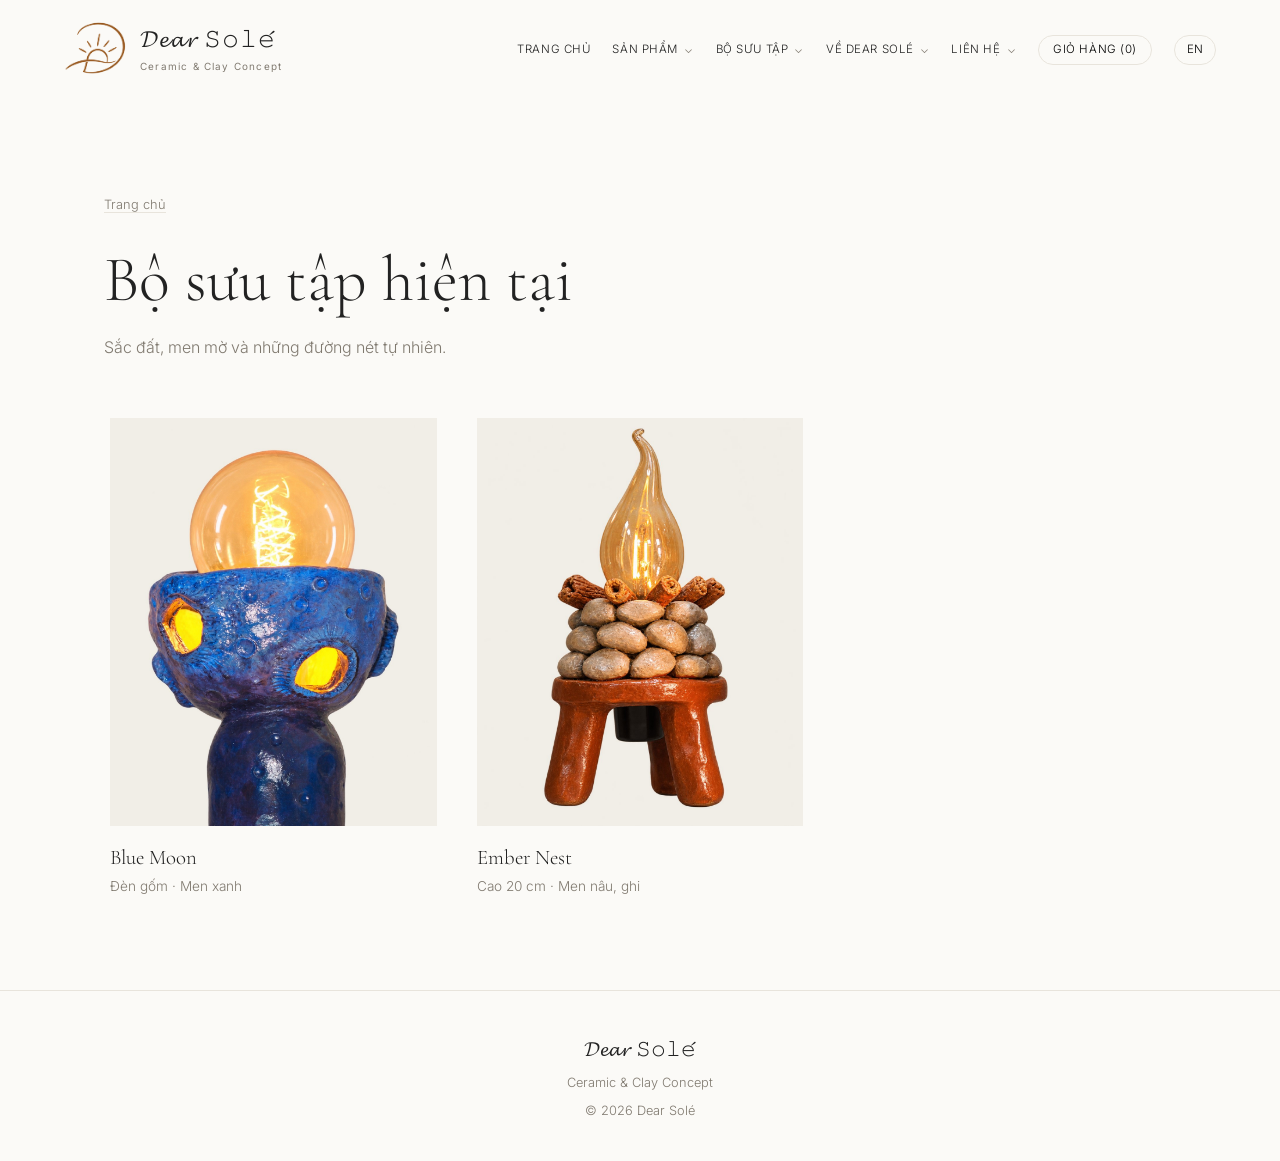
==== bo-suu-tap/index.html @ e0fcdf58 "Remove sample products, keep Blue Moon and Ember Nest Co-Authored-By: Claude Sonnet 5.5 <noreply@ant" ====
<!doctype html>
<html lang="vi">
<head>
<meta charset="utf-8">
<meta name="viewport" content="width=device-width, initial-scale=1">
<title>Bộ sưu tập hiện tại — Dear Solé</title>
<meta name="description" content="Khám phá bộ sưu tập gốm thủ công hiện tại của Dear Solé.">
<link rel="canonical" href="https://loanbritavril.github.io/gomconcept/bo-suu-tap/">
<link rel="preconnect" href="https://fonts.googleapis.com">
<link rel="preconnect" href="https://fonts.gstatic.com" crossorigin>
<link href="https://fonts.googleapis.com/css2?family=Cormorant+Garamond:ital,wght@0,300;0,400;1,300&family=Inter:wght@300;400;500&display=swap" rel="stylesheet">
<link rel="stylesheet" href="../assets/style.css">
</head>
<body>
<header class="nav">
  <a href="../" class="logo" aria-label="Dear Solé — Ceramic &amp; Clay Concept">
    <span class="logo-mark"><img src="../assets/exec-b38fa0b2-671f-40af-9a76-47e898eaf617.png" alt="" width="1254" height="1254"></span>
    <span class="logo-text"><span class="logo-name">𝓓𝓮𝓪𝓻 𝚂𝚘𝚕𝚎́</span><span class="logo-tagline">Ceramic &amp; Clay Concept</span></span>
  </a>
  <button class="menu-toggle" id="menuToggle" aria-expanded="false" aria-controls="mainNav" data-vi="Menu" data-en="Menu">Menu</button>
  <nav id="mainNav" aria-label="Điều hướng chính">
    <a href="../" data-vi="Trang chủ" data-en="Home">Trang chủ</a>
    <details class="nav-group"><summary data-vi="Sản phẩm" data-en="Products">Sản phẩm</summary><div class="dropdown">
      <a href="../san-pham/" data-vi="Tất cả sản phẩm" data-en="All products">Tất cả sản phẩm</a>
      <a href="../san-pham/binh-lo/" data-vi="Bình &amp; lọ" data-en="Vases &amp; vessels">Bình &amp; lọ</a>
      <a href="../san-pham/bat-dia/" data-vi="Bát &amp; đĩa" data-en="Bowls &amp; plates">Bát &amp; đĩa</a>
      <a href="../san-pham/ly-tach/" data-vi="Ly &amp; tách" data-en="Cups &amp; mugs">Ly &amp; tách</a>
      <a href="../san-pham/den/" data-vi="Đèn" data-en="Lamps">Đèn</a>
      <a href="../san-pham/nhung-do-nho/" data-vi="Những đồ nhỏ" data-en="Small objects">Những đồ nhỏ</a>
    </div></details>
    <details class="nav-group"><summary data-vi="Bộ sưu tập" data-en="Collections">Bộ sưu tập</summary><div class="dropdown">
      <a href="../bo-suu-tap/" data-vi="Bộ sưu tập hiện tại" data-en="Current collection">Bộ sưu tập hiện tại</a>
      <a href="../bo-suu-tap/doc-ban/" data-vi="Sản phẩm độc bản" data-en="One of a kind">Sản phẩm độc bản</a>
    </div></details>
    <details class="nav-group"><summary data-vi="Về Dear Solé" data-en="About Dear Solé">Về Dear Solé</summary><div class="dropdown">
      <a href="../ve-dear-sole/" data-vi="Câu chuyện làm gốm" data-en="Our pottery story">Câu chuyện làm gốm</a>
    </div></details>
    <details class="nav-group"><summary data-vi="Liên hệ" data-en="Contact">Liên hệ</summary><div class="dropdown">
      <a href="../lien-he/" data-vi="Đặt hàng &amp; đặt riêng" data-en="Orders &amp; commissions">Đặt hàng &amp; đặt riêng</a>
      <a href="mailto:dearsoleconcept@gmail.com">Email</a>
      <a href="https://www.instagram.com/dearsole.concept/" target="_blank" rel="noopener">Instagram ↗</a>
    </div></details>
    <button id="cartBtn" class="cart-btn" aria-label="Giỏ hàng / Cart"><span data-vi="Giỏ hàng" data-en="Cart">Giỏ hàng</span> (<span id="cartCount">0</span>)</button>
    <button id="lang" aria-label="Đổi ngôn ngữ / Switch language">EN</button>
  </nav>
</header>
<main id="top"><section class="page-intro"><a class="breadcrumb" href="../" data-vi="Trang chủ" data-en="Home">Trang chủ</a><h1  data-vi="Bộ sưu tập hiện tại" data-en="Current collection">Bộ sưu tập hiện tại</h1><p  data-vi="Sắc đất, men mờ và những đường nét tự nhiên." data-en="Earthy tones, matte glazes and natural lines.">Sắc đất, men mờ và những đường nét tự nhiên.</p></section><section class="catalogue"><div class="grid"><button class="card" data-id="7"><div class="thumb"><img src="../assets/img/blue-moon-01.jpg" alt="Blue Moon" loading="lazy"></div><h3  data-vi="Blue Moon" data-en="Blue Moon">Blue Moon</h3><p  data-vi="Đèn gốm · Men xanh" data-en="Ceramic lamp · Blue glaze">Đèn gốm · Men xanh</p></button><button class="card" data-id="8"><div class="thumb"><img src="../assets/img/ember-nest-01.jpg" alt="Ember Nest" loading="lazy"></div><h3  data-vi="Ember Nest" data-en="Ember Nest">Ember Nest</h3><p  data-vi="Cao 20 cm · Men nâu, ghi" data-en="H 20 cm · Brown, grey glaze">Cao 20 cm · Men nâu, ghi</p></button></div></section></main>
<footer><a href="../">𝓓𝓮𝓪𝓻 𝚂𝚘𝚕𝚎́</a><p>Ceramic &amp; Clay Concept</p><p>© <span id="y">2026</span> Dear Solé</p></footer>
<div class="modal" id="modal" role="dialog" aria-modal="true" aria-labelledby="mName" hidden>
  <div class="box"><button class="close" id="close" aria-label="Đóng / Close">×</button>
    <div class="img" id="mImg"></div><div class="info"><h3 id="mName"></h3><p id="mDesc"></p><p class="meta" id="mMeta"></p><p class="price" id="mPrice"></p><div class="gallery-thumbs" id="mGallery" aria-label="Ảnh sản phẩm / Product photos"></div>
    <div class="actions"><button type="button" class="btn btn-solid" id="mAdd"></button> <a class="btn" id="mBuy" href="../lien-he/" data-contact="../lien-he/"></a></div></div>
  </div>
</div>
<div class="cart-overlay" id="cartOverlay" hidden></div>
<aside class="cart" id="cart" role="dialog" aria-modal="true" aria-labelledby="cartTitle" hidden>
  <div class="cart-head"><h2 id="cartTitle" data-vi="Giỏ hàng" data-en="Your cart">Giỏ hàng</h2><button class="close" id="cartClose" aria-label="Đóng / Close">×</button></div>
  <div class="cart-body">
    <p class="cart-empty" id="cartEmpty" data-vi="Giỏ hàng đang trống." data-en="Your cart is empty.">Giỏ hàng đang trống.</p>
    <ul class="cart-items" id="cartItems"></ul>
    <p class="cart-total" id="cartTotal"></p>
    <form id="orderForm" novalidate>
      <h3 data-vi="Thông tin nhận hàng" data-en="Delivery details">Thông tin nhận hàng</h3>
      <label><span data-vi="Họ tên *" data-en="Full name *">Họ tên *</span><input name="name" required autocomplete="name"></label>
      <label><span data-vi="Số điện thoại *" data-en="Phone *">Số điện thoại *</span><input name="phone" type="tel" required autocomplete="tel"></label>
      <label><span data-vi="Địa chỉ giao hàng *" data-en="Delivery address *">Địa chỉ giao hàng *</span><textarea name="address" rows="2" required autocomplete="street-address"></textarea></label>
      <label><span data-vi="Email" data-en="Email">Email</span><input name="email" type="email" autocomplete="email"></label>
      <label><span data-vi="Ghi chú" data-en="Note">Ghi chú</span><textarea name="note" rows="2"></textarea></label>
      <p class="form-error" id="orderError" role="alert" hidden></p>
      <button class="btn btn-solid" type="submit" data-vi="Gửi đơn hàng qua email" data-en="Send order by email">Gửi đơn hàng qua email</button>
      <p class="cart-help" data-vi="Đơn sẽ mở trong ứng dụng email của bạn để gửi tới Dear Solé. Chúng tôi sẽ liên hệ xác nhận đơn, phí giao hàng và cách thanh toán." data-en="Your email app will open with the order ready to send to Dear Solé. We will contact you to confirm the order, shipping and payment.">Đơn sẽ mở trong ứng dụng email của bạn để gửi tới Dear Solé. Chúng tôi sẽ liên hệ xác nhận đơn, phí giao hàng và cách thanh toán.</p>
      <div class="cart-fallback" id="cartFallback" hidden>
        <p data-vi="Email chưa mở? Sao chép đơn và gửi tới dearsoleconcept@gmail.com hoặc nhắn Instagram." data-en="Email did not open? Copy the order and send it to dearsoleconcept@gmail.com or message us on Instagram.">Email chưa mở? Sao chép đơn và gửi tới dearsoleconcept@gmail.com hoặc nhắn Instagram.</p>
        <button type="button" class="link-btn" id="copyOrder" data-vi="Sao chép đơn hàng" data-en="Copy order">Sao chép đơn hàng</button>
        <button type="button" class="link-btn" id="clearCart" data-vi="Xóa giỏ hàng" data-en="Clear cart">Xóa giỏ hàng</button>
      </div>
    </form>
  </div>
</aside>
<script src="../assets/products.js"></script><script src="../assets/app.js"></script>
</body></html>
---- assets/style.css ----
:root{--bg:#fbfaf7;--ink:#222;--mute:#807a70;--line:#e8e4dc;--max:1200px}
*{box-sizing:border-box;margin:0}
html{scroll-behavior:smooth}
body{background:var(--bg);color:var(--ink);font:300 16px/1.7 Inter,sans-serif}
a{color:inherit;text-decoration:none}
h1,h2,h3,.logo{font-family:"Cormorant Garamond",serif;font-weight:300}
.nav{position:sticky;top:0;z-index:5;display:flex;justify-content:space-between;align-items:center;padding:18px 5vw;background:rgba(251,250,247,.92);backdrop-filter:blur(8px)}
.logo{display:flex;align-items:center;gap:12px;flex-shrink:0}
.logo-mark{display:block;position:relative;width:64px;height:64px;overflow:hidden;flex-shrink:0}
.logo-mark img{position:absolute;width:202.26%;height:auto;max-width:none;left:-50%;top:-59%}
.logo-text{display:flex;flex-direction:column;gap:6px}
.logo-name{font-size:1.5rem;letter-spacing:.04em;line-height:1.2}
.logo-tagline{font:400 .62rem/1.4 Inter,sans-serif;letter-spacing:.12em;color:var(--mute)}
.nav nav{display:flex;gap:28px;align-items:center;font-size:.85rem;letter-spacing:.08em;text-transform:uppercase}
.nav a:hover{color:var(--mute)}
#lang{background:none;border:1px solid var(--line);padding:4px 12px;font:inherit;cursor:pointer;border-radius:20px}
section{max-width:var(--max);margin:0 auto;padding:90px 5vw}
.hero{min-height:75vh;display:flex;flex-direction:column;justify-content:center}
.eyebrow{font-size:.8rem;letter-spacing:.2em;text-transform:uppercase;color:var(--mute);margin-bottom:24px}
h1{font-size:clamp(2.6rem,7vw,5.5rem);line-height:1.1}h1 em{color:var(--mute)}
.link{margin-top:40px;font-size:.9rem;border-bottom:1px solid var(--ink);align-self:flex-start;padding-bottom:2px}
h2{font-size:2.2rem}
.head{display:flex;justify-content:space-between;align-items:end;flex-wrap:wrap;gap:20px;margin-bottom:40px}
.filters{display:flex;gap:18px;flex-wrap:wrap}
.filters button{background:none;border:0;font:inherit;font-size:.85rem;color:var(--mute);cursor:pointer;padding:2px 0;border-bottom:1px solid transparent}
.filters button.on,.filters button:hover{color:var(--ink);border-color:var(--ink)}
.grid{display:grid;grid-template-columns:repeat(auto-fill,minmax(260px,1fr));gap:40px 28px}
.card{cursor:pointer;background:none;border:0;text-align:left;font:inherit;color:inherit}
.thumb{aspect-ratio:4/5;background:#f1eee7;display:grid;place-items:center;overflow:hidden;transition:background .3s}
.thumb svg,.thumb img{width:55%;transition:transform .5s}
.thumb img{width:100%;height:100%;object-fit:cover}
.card:hover .thumb{background:#ebe7de}.card:hover .thumb svg{transform:scale(1.05)}
.card h3{font-size:1.3rem;margin-top:14px}.card p{font-size:.85rem;color:var(--mute)}
.story,.contact{text-align:center;max-width:720px}
.story h2,.contact h2{margin-bottom:24px}
.story p{font-family:"Cormorant Garamond",serif;font-size:1.5rem;line-height:1.6}
.contact{border-top:1px solid var(--line)}.links{margin-top:20px;display:flex;gap:28px;justify-content:center}
.links a{border-bottom:1px solid var(--ink)}
footer{text-align:center;padding:40px;font-size:.8rem;color:var(--mute)}
.modal{position:fixed;inset:0;background:rgba(251,250,247,.96);z-index:10;display:grid;place-items:center;padding:20px}
.modal[hidden]{display:none}
.box{display:grid;grid-template-columns:1fr 1fr;gap:50px;max-width:960px;width:100%;position:relative;align-items:center}
.box .img{aspect-ratio:4/5;background:#f1eee7;display:grid;place-items:center}
.box .img svg{width:55%}.box .img img{width:100%;height:100%;object-fit:cover}
.info h3{font-size:2.4rem}.info p{margin-top:12px}.meta{color:var(--mute);font-size:.85rem}
.btn{display:inline-block;margin-top:28px;padding:12px 28px;border:1px solid var(--ink);font-size:.85rem;letter-spacing:.08em;text-transform:uppercase}
.btn:hover{background:var(--ink);color:var(--bg)}
.close{position:absolute;top:-40px;right:0;background:none;border:0;font-size:2rem;cursor:pointer}
@media(max-width:700px){.box{grid-template-columns:1fr;gap:20px;max-height:90vh;overflow:auto}.nav nav{gap:14px;font-size:.7rem}.nav{flex-wrap:wrap;gap:16px}.logo-mark{width:52px;height:52px}.logo-name{font-size:1.3rem}.logo-tagline{font-size:.58rem}.nav nav{flex-wrap:wrap} }
/* Site navigation and static catalogue pages */
.nav{gap:28px}.nav nav{gap:22px;font-size:.72rem;letter-spacing:.05em}
.nav-group{position:relative}.nav-group summary{cursor:pointer;list-style:none;white-space:nowrap;padding:10px 0}
.nav-group summary::-webkit-details-marker{display:none}.nav-group summary::after{content:'⌄';margin-left:6px;color:var(--mute)}
.dropdown{position:absolute;top:100%;left:-20px;min-width:220px;background:var(--bg);border:1px solid var(--line);padding:12px;box-shadow:0 12px 28px #2221;display:flex;flex-direction:column;gap:0;text-transform:none;letter-spacing:0;font-size:.85rem}
.dropdown a{padding:9px 12px}.dropdown a:hover,.dropdown a:focus-visible{background:#f1eee7}
.nav-group:last-of-type .dropdown{left:auto;right:0}.menu-toggle{display:none}
a:focus-visible,button:focus-visible,summary:focus-visible{outline:2px solid #9c7143;outline-offset:5px}
.page-intro{padding-bottom:28px}.page-intro h1{font-size:clamp(2.5rem,5vw,4.4rem);margin:28px 0 18px}.page-intro>p{color:var(--mute);max-width:620px}
.breadcrumb{font-size:.8rem;color:var(--mute);border-bottom:1px solid var(--line)}
.catalogue{padding-top:28px;min-height:45vh}.category-links{margin-bottom:40px;gap:22px}.category-links a{font-size:.85rem;color:var(--mute);padding:4px 0;border-bottom:1px solid transparent}.category-links .on,.category-links a:hover{color:var(--ink);border-color:var(--ink)}
.collection-links{display:grid;grid-template-columns:1fr 1fr;gap:24px}.collection-links a{padding:44px 28px;background:#f1eee7;font:300 1.8rem/1.3 'Cormorant Garamond',serif}.collection-links a:hover{background:#ebe7de}
.empty{padding:65px 24px;text-align:center;background:#f1eee7}.empty h2{margin-bottom:18px}.empty p{max-width:540px;margin:auto;color:var(--mute)}.empty .link,.story>.link{display:inline-block;margin-top:28px}
.article{padding-top:32px;max-width:800px}.article h2{margin-top:38px}.article p{margin-top:20px}.article.story p{font-size:1.4rem}.contact-options{display:grid;grid-template-columns:1fr 1fr;gap:24px;margin-top:36px}.contact-options a{border-bottom:1px solid var(--line);overflow-wrap:anywhere}
footer{border-top:1px solid var(--line)}footer>a{font-size:1.3rem;color:var(--ink)}footer p{margin-top:6px}
@media(max-width:1100px){.nav{flex-wrap:wrap}.menu-toggle{display:block;margin-left:auto;background:none;border:1px solid var(--line);padding:8px 14px;font:inherit;font-size:.8rem;cursor:pointer}.nav nav{display:none;width:100%;align-items:stretch;flex-direction:column;gap:6px}.nav nav.is-open{display:flex}.nav nav>a{padding:10px 0}.nav-group summary{padding:10px 0}.dropdown,.nav-group:last-of-type .dropdown{position:static;box-shadow:none;border:0;border-left:1px solid var(--line);margin:0 0 10px 8px;min-width:0;background:transparent}#lang{align-self:flex-start}.nav{padding:14px 5vw}.nav:has(.is-open){max-height:90vh;overflow-y:auto}}
@media(max-width:700px){.collection-links,.contact-options{grid-template-columns:1fr}.page-intro{padding-top:50px}section{scroll-margin-top:110px}.category-links{gap:12px 20px}.empty{padding:40px 20px}}
.gallery-thumbs{display:flex;gap:12px;margin-top:24px}.gallery-thumbs button{width:64px;height:80px;padding:3px;background:transparent;border:1px solid var(--line);cursor:pointer}.gallery-thumbs button[aria-pressed="true"]{border-color:var(--ink)}.gallery-thumbs img{width:100%;height:100%;object-fit:cover}.box .img{overflow:hidden}.box .img img{object-fit:contain}.box{max-height:85vh}.box .img{max-height:75vh}.thumb:has(img){background:#eee9e1}
@media(max-width:700px){.box .close{top:8px;right:8px;z-index:2;width:40px;height:40px;border-radius:50%;background:var(--bg);line-height:1}.box .img{max-height:none}}

/* Giỏ hàng */
.cart-btn{background:none;border:1px solid var(--line);padding:4px 14px;font:inherit;cursor:pointer;border-radius:20px;text-transform:inherit;letter-spacing:inherit}
.cart-btn:hover{border-color:var(--ink)}
.price{margin-top:10px;font-size:1.05rem}
.actions{display:flex;flex-wrap:wrap;gap:12px;align-items:center}
.btn-solid{background:var(--ink);color:var(--bg);cursor:pointer;font-family:inherit}
.btn-solid:hover{background:transparent;color:var(--ink)}
button.btn{font-family:inherit}
.cart-overlay{position:fixed;inset:0;background:rgba(34,34,34,.35);z-index:20}
.cart{position:fixed;top:0;right:0;bottom:0;width:min(440px,100vw);background:var(--bg);z-index:21;display:flex;flex-direction:column;box-shadow:-8px 0 30px rgba(0,0,0,.08)}
.cart[hidden],.cart-overlay[hidden]{display:none}
.cart-head{display:flex;justify-content:space-between;align-items:center;padding:20px 24px;border-bottom:1px solid var(--line)}
.cart-head h2{font-size:1.8rem}
.cart-head .close{background:none;border:0;font-size:2rem;cursor:pointer;line-height:1;width:40px;height:40px}
.cart-body{overflow:auto;padding:16px 24px 32px}
.cart-items{list-style:none;padding:0}
.cart-items li{display:grid;grid-template-columns:64px 1fr auto;gap:12px;align-items:center;padding:12px 0;border-bottom:1px solid var(--line)}
.cart-items .ci-img{width:64px;height:64px;background:#f1eee7;display:grid;place-items:center;overflow:hidden}
.cart-items .ci-img img{width:100%;height:100%;object-fit:cover}
.cart-items .ci-img svg{width:70%;height:70%}
.ci-name{font-family:"Cormorant Garamond",serif;font-size:1.15rem;line-height:1.2}
.ci-price{font-size:.85rem;color:var(--mute)}
.ci-qty{display:inline-flex;align-items:center;gap:6px;margin-top:6px}
.ci-qty button,.ci-remove{background:none;border:1px solid var(--line);width:28px;height:28px;cursor:pointer;font:inherit;border-radius:50%}
.ci-qty button:hover,.ci-remove:hover{border-color:var(--ink)}
.ci-remove{border:0;color:var(--mute);width:auto;padding:0 6px;font-size:.8rem;text-decoration:underline}
.cart-total{margin:16px 0 4px;font-size:1.1rem;text-align:right}
.cart-total small{display:block;color:var(--mute);font-size:.8rem}
#orderForm{margin-top:20px;display:grid;gap:12px}
#orderForm h3{font-size:1.4rem}
#orderForm label{display:grid;gap:4px;font-size:.85rem;color:var(--mute)}
#orderForm input,#orderForm textarea{font:inherit;color:var(--ink);padding:10px 12px;border:1px solid var(--line);background:#fff;border-radius:0}
#orderForm input:focus,#orderForm textarea:focus{outline:1px solid var(--ink)}
#orderForm .btn{margin-top:8px;justify-self:start}
.form-error{color:#a33;font-size:.85rem}
.cart-help,.cart-fallback p{font-size:.8rem;color:var(--mute);line-height:1.5}
.cart-fallback{display:grid;gap:8px;padding:12px;border:1px dashed var(--line)}
.link-btn{background:none;border:0;padding:0;font:inherit;font-size:.85rem;text-decoration:underline;cursor:pointer;text-align:left;justify-self:start}
@media(max-width:1100px){.cart-btn{align-self:flex-start}}
.cart-fallback[hidden],#orderForm[hidden]{display:none}
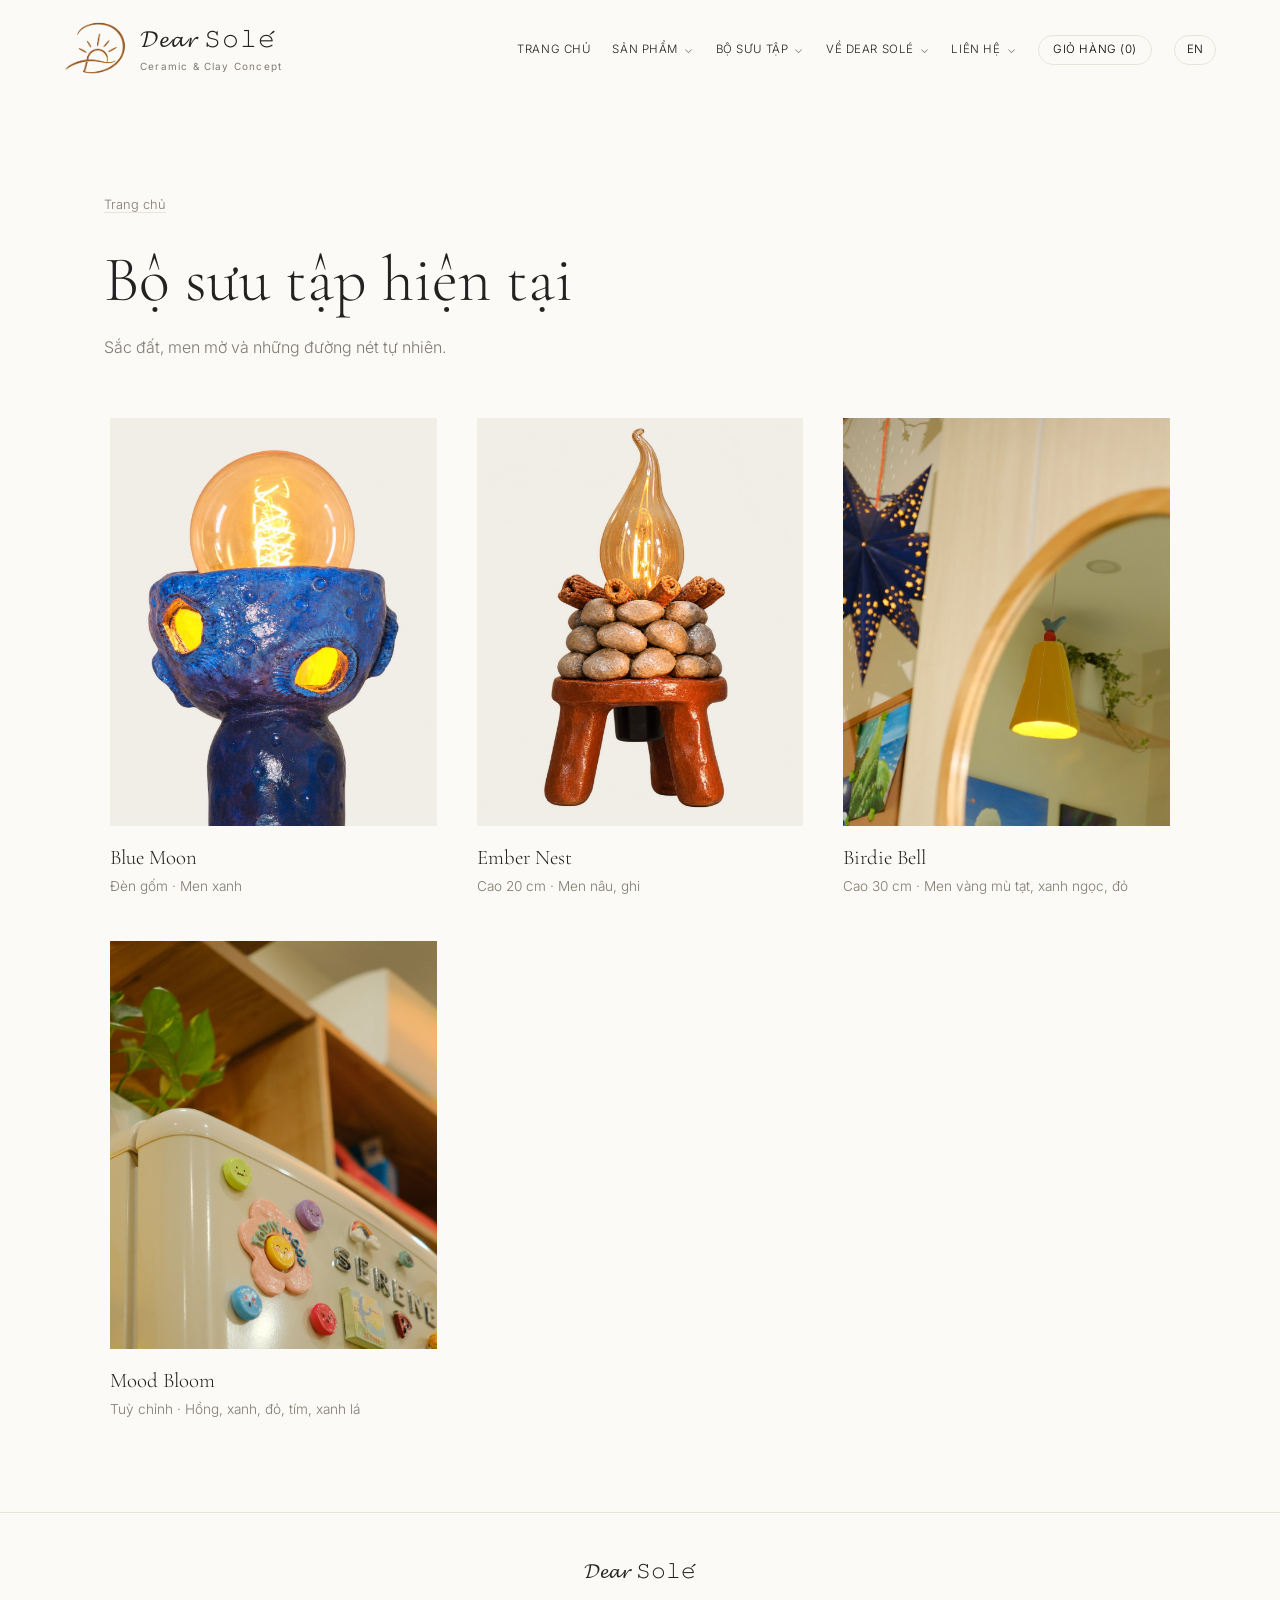
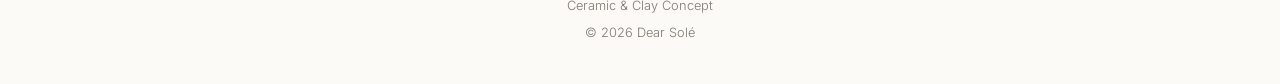
==== commit 8623485a: "Add Birdie Bell lamp and Mood Bloom magnet set - Birdie Bell (lamp, 699,000 VND) - Mood Bloom (small" ====
--- a/bo-suu-tap/index.html
+++ b/bo-suu-tap/index.html
@@ -44,7 +44,7 @@
     <button id="lang" aria-label="Đổi ngôn ngữ / Switch language">EN</button>
   </nav>
 </header>
-<main id="top"><section class="page-intro"><a class="breadcrumb" href="../" data-vi="Trang chủ" data-en="Home">Trang chủ</a><h1  data-vi="Bộ sưu tập hiện tại" data-en="Current collection">Bộ sưu tập hiện tại</h1><p  data-vi="Sắc đất, men mờ và những đường nét tự nhiên." data-en="Earthy tones, matte glazes and natural lines.">Sắc đất, men mờ và những đường nét tự nhiên.</p></section><section class="catalogue"><div class="grid"><button class="card" data-id="7"><div class="thumb"><img src="../assets/img/blue-moon-01.jpg" alt="Blue Moon" loading="lazy"></div><h3  data-vi="Blue Moon" data-en="Blue Moon">Blue Moon</h3><p  data-vi="Đèn gốm · Men xanh" data-en="Ceramic lamp · Blue glaze">Đèn gốm · Men xanh</p></button><button class="card" data-id="8"><div class="thumb"><img src="../assets/img/ember-nest-01.jpg" alt="Ember Nest" loading="lazy"></div><h3  data-vi="Ember Nest" data-en="Ember Nest">Ember Nest</h3><p  data-vi="Cao 20 cm · Men nâu, ghi" data-en="H 20 cm · Brown, grey glaze">Cao 20 cm · Men nâu, ghi</p></button></div></section></main>
+<main id="top"><section class="page-intro"><a class="breadcrumb" href="../" data-vi="Trang chủ" data-en="Home">Trang chủ</a><h1  data-vi="Bộ sưu tập hiện tại" data-en="Current collection">Bộ sưu tập hiện tại</h1><p  data-vi="Sắc đất, men mờ và những đường nét tự nhiên." data-en="Earthy tones, matte glazes and natural lines.">Sắc đất, men mờ và những đường nét tự nhiên.</p></section><section class="catalogue"><div class="grid"><button class="card" data-id="7"><div class="thumb"><img src="../assets/img/blue-moon-01.jpg" alt="Blue Moon" loading="lazy"></div><h3  data-vi="Blue Moon" data-en="Blue Moon">Blue Moon</h3><p  data-vi="Đèn gốm · Men xanh" data-en="Ceramic lamp · Blue glaze">Đèn gốm · Men xanh</p></button><button class="card" data-id="8"><div class="thumb"><img src="../assets/img/ember-nest-01.jpg" alt="Ember Nest" loading="lazy"></div><h3  data-vi="Ember Nest" data-en="Ember Nest">Ember Nest</h3><p  data-vi="Cao 20 cm · Men nâu, ghi" data-en="H 20 cm · Brown, grey glaze">Cao 20 cm · Men nâu, ghi</p></button><button class="card" data-id="9"><div class="thumb"><img src="../assets/img/birdie-bell-01.jpg" alt="Birdie Bell" loading="lazy"></div><h3  data-vi="Birdie Bell" data-en="Birdie Bell">Birdie Bell</h3><p  data-vi="Cao 30 cm · Men vàng mù tạt, xanh ngọc, đỏ" data-en="H 30 cm · Mustard yellow, turquoise, red glaze">Cao 30 cm · Men vàng mù tạt, xanh ngọc, đỏ</p></button><button class="card" data-id="10"><div class="thumb"><img src="../assets/img/mood-bloom-01.jpg" alt="Mood Bloom" loading="lazy"></div><h3  data-vi="Mood Bloom" data-en="Mood Bloom">Mood Bloom</h3><p  data-vi="Tuỳ chỉnh · Hồng, xanh, đỏ, tím, xanh lá" data-en="Custom size · Pink, blue, red, purple, green">Tuỳ chỉnh · Hồng, xanh, đỏ, tím, xanh lá</p></button></div></section></main>
 <footer><a href="../">𝓓𝓮𝓪𝓻 𝚂𝚘𝚕𝚎́</a><p>Ceramic &amp; Clay Concept</p><p>© <span id="y">2026</span> Dear Solé</p></footer>
 <div class="modal" id="modal" role="dialog" aria-modal="true" aria-labelledby="mName" hidden>
   <div class="box"><button class="close" id="close" aria-label="Đóng / Close">×</button>
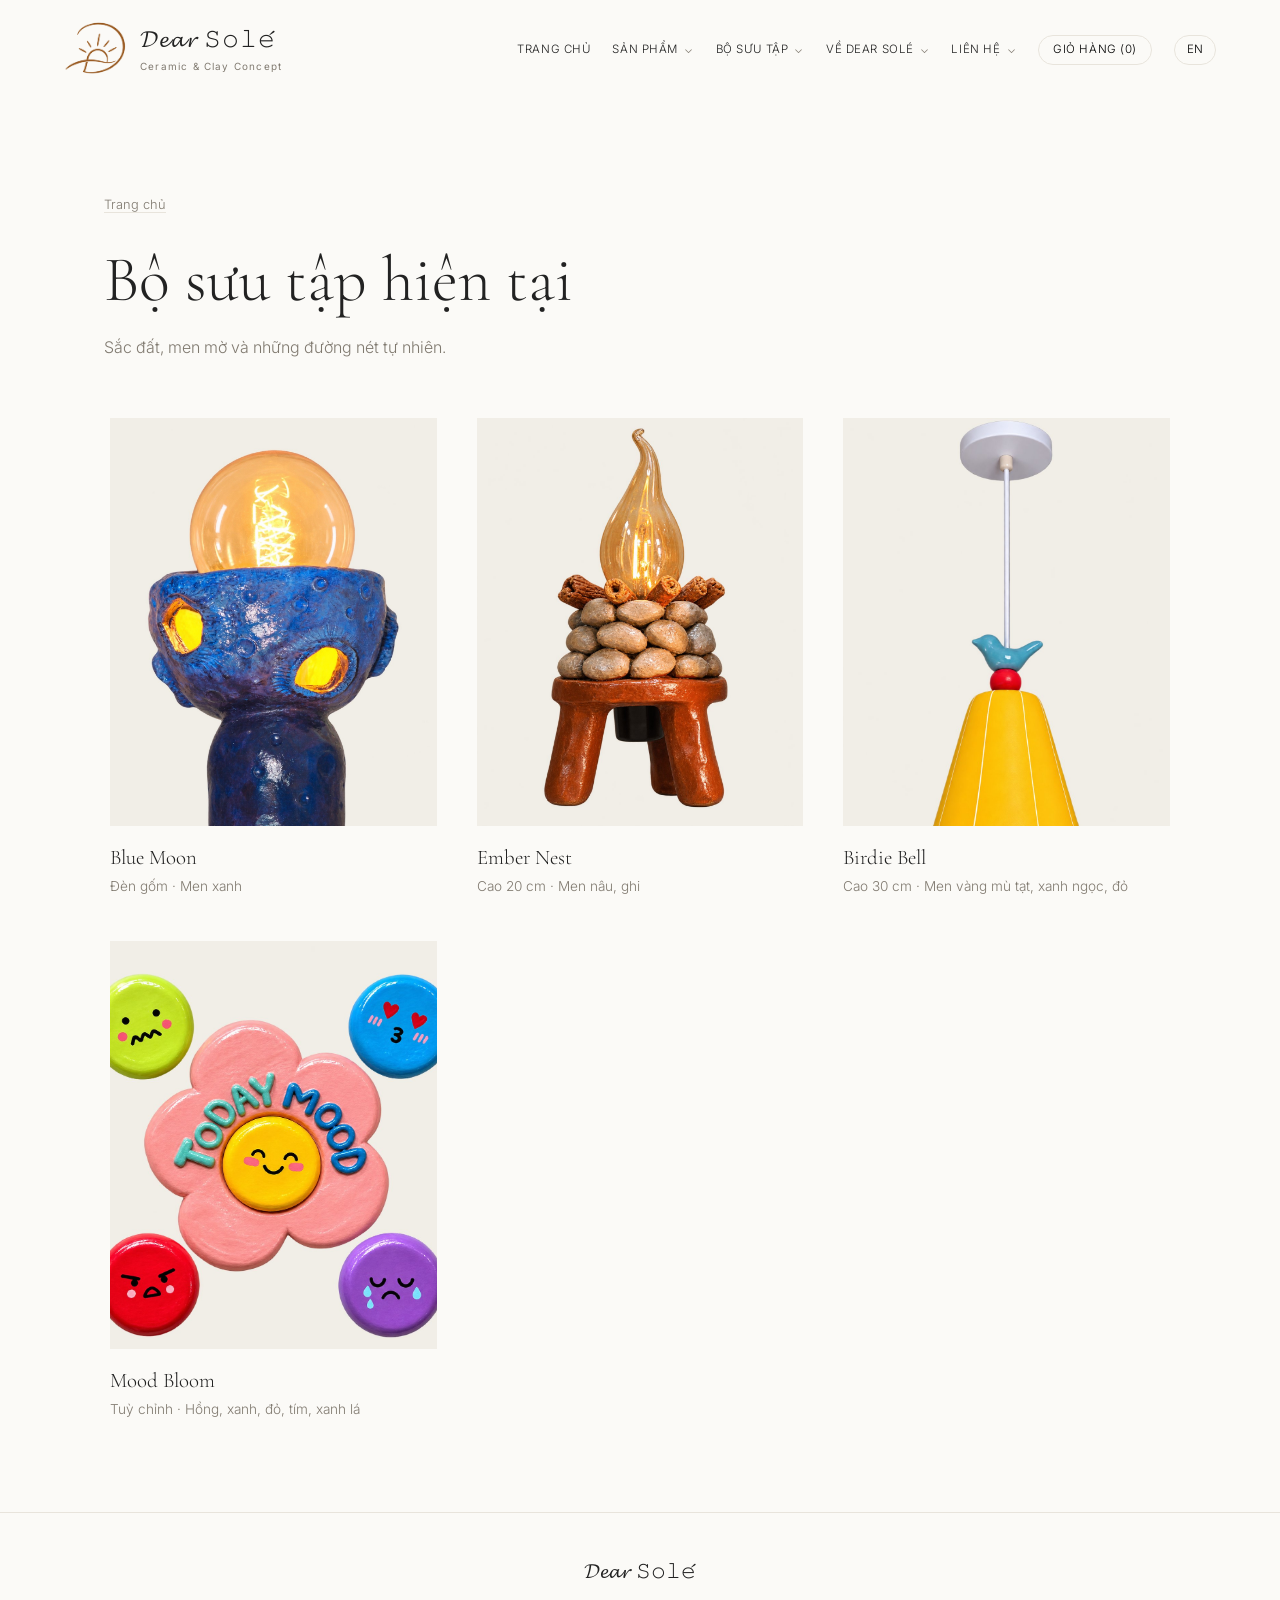
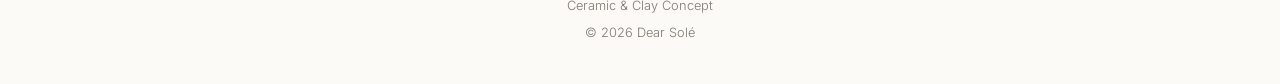
==== commit e6c774f1: "Use new cover filenames for Birdie Bell and Mood Bloom (bust image cache) Covers now load from *-cov" ====
--- a/bo-suu-tap/index.html
+++ b/bo-suu-tap/index.html
@@ -44,7 +44,7 @@
     <button id="lang" aria-label="Đổi ngôn ngữ / Switch language">EN</button>
   </nav>
 </header>
-<main id="top"><section class="page-intro"><a class="breadcrumb" href="../" data-vi="Trang chủ" data-en="Home">Trang chủ</a><h1  data-vi="Bộ sưu tập hiện tại" data-en="Current collection">Bộ sưu tập hiện tại</h1><p  data-vi="Sắc đất, men mờ và những đường nét tự nhiên." data-en="Earthy tones, matte glazes and natural lines.">Sắc đất, men mờ và những đường nét tự nhiên.</p></section><section class="catalogue"><div class="grid"><button class="card" data-id="7"><div class="thumb"><img src="../assets/img/blue-moon-01.jpg" alt="Blue Moon" loading="lazy"></div><h3  data-vi="Blue Moon" data-en="Blue Moon">Blue Moon</h3><p  data-vi="Đèn gốm · Men xanh" data-en="Ceramic lamp · Blue glaze">Đèn gốm · Men xanh</p></button><button class="card" data-id="8"><div class="thumb"><img src="../assets/img/ember-nest-01.jpg" alt="Ember Nest" loading="lazy"></div><h3  data-vi="Ember Nest" data-en="Ember Nest">Ember Nest</h3><p  data-vi="Cao 20 cm · Men nâu, ghi" data-en="H 20 cm · Brown, grey glaze">Cao 20 cm · Men nâu, ghi</p></button><button class="card" data-id="9"><div class="thumb"><img src="../assets/img/birdie-bell-01.jpg" alt="Birdie Bell" loading="lazy"></div><h3  data-vi="Birdie Bell" data-en="Birdie Bell">Birdie Bell</h3><p  data-vi="Cao 30 cm · Men vàng mù tạt, xanh ngọc, đỏ" data-en="H 30 cm · Mustard yellow, turquoise, red glaze">Cao 30 cm · Men vàng mù tạt, xanh ngọc, đỏ</p></button><button class="card" data-id="10"><div class="thumb"><img src="../assets/img/mood-bloom-01.jpg" alt="Mood Bloom" loading="lazy"></div><h3  data-vi="Mood Bloom" data-en="Mood Bloom">Mood Bloom</h3><p  data-vi="Tuỳ chỉnh · Hồng, xanh, đỏ, tím, xanh lá" data-en="Custom size · Pink, blue, red, purple, green">Tuỳ chỉnh · Hồng, xanh, đỏ, tím, xanh lá</p></button></div></section></main>
+<main id="top"><section class="page-intro"><a class="breadcrumb" href="../" data-vi="Trang chủ" data-en="Home">Trang chủ</a><h1  data-vi="Bộ sưu tập hiện tại" data-en="Current collection">Bộ sưu tập hiện tại</h1><p  data-vi="Sắc đất, men mờ và những đường nét tự nhiên." data-en="Earthy tones, matte glazes and natural lines.">Sắc đất, men mờ và những đường nét tự nhiên.</p></section><section class="catalogue"><div class="grid"><button class="card" data-id="7"><div class="thumb"><img src="../assets/img/blue-moon-01.jpg" alt="Blue Moon" loading="lazy"></div><h3  data-vi="Blue Moon" data-en="Blue Moon">Blue Moon</h3><p  data-vi="Đèn gốm · Men xanh" data-en="Ceramic lamp · Blue glaze">Đèn gốm · Men xanh</p></button><button class="card" data-id="8"><div class="thumb"><img src="../assets/img/ember-nest-01.jpg" alt="Ember Nest" loading="lazy"></div><h3  data-vi="Ember Nest" data-en="Ember Nest">Ember Nest</h3><p  data-vi="Cao 20 cm · Men nâu, ghi" data-en="H 20 cm · Brown, grey glaze">Cao 20 cm · Men nâu, ghi</p></button><button class="card" data-id="9"><div class="thumb"><img src="../assets/img/birdie-bell-cover.jpg" alt="Birdie Bell" loading="lazy"></div><h3  data-vi="Birdie Bell" data-en="Birdie Bell">Birdie Bell</h3><p  data-vi="Cao 30 cm · Men vàng mù tạt, xanh ngọc, đỏ" data-en="H 30 cm · Mustard yellow, turquoise, red glaze">Cao 30 cm · Men vàng mù tạt, xanh ngọc, đỏ</p></button><button class="card" data-id="10"><div class="thumb"><img src="../assets/img/mood-bloom-cover.jpg" alt="Mood Bloom" loading="lazy"></div><h3  data-vi="Mood Bloom" data-en="Mood Bloom">Mood Bloom</h3><p  data-vi="Tuỳ chỉnh · Hồng, xanh, đỏ, tím, xanh lá" data-en="Custom size · Pink, blue, red, purple, green">Tuỳ chỉnh · Hồng, xanh, đỏ, tím, xanh lá</p></button></div></section></main>
 <footer><a href="../">𝓓𝓮𝓪𝓻 𝚂𝚘𝚕𝚎́</a><p>Ceramic &amp; Clay Concept</p><p>© <span id="y">2026</span> Dear Solé</p></footer>
 <div class="modal" id="modal" role="dialog" aria-modal="true" aria-labelledby="mName" hidden>
   <div class="box"><button class="close" id="close" aria-label="Đóng / Close">×</button>
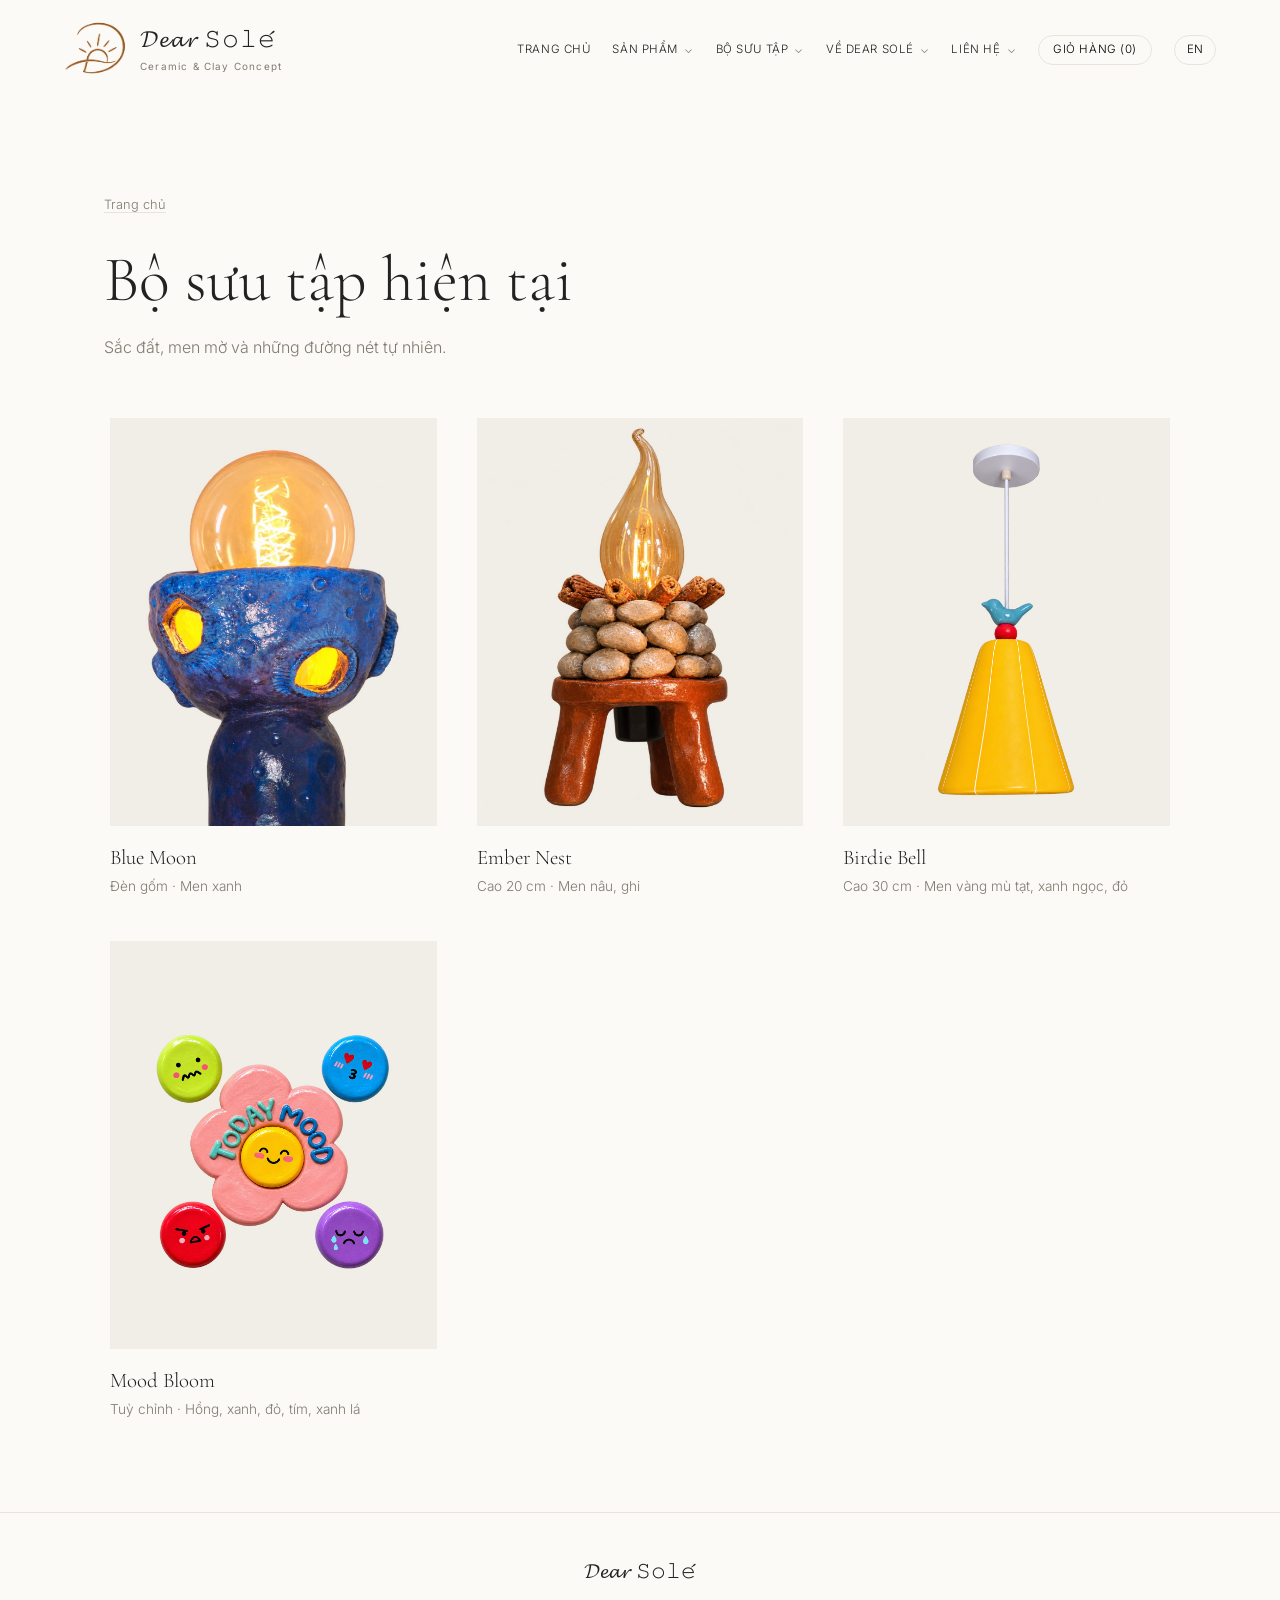
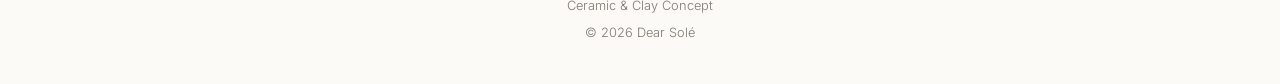
==== commit f8da8180: "Fit Birdie Bell and Mood Bloom covers fully inside the 4:5 frame Covers are padded onto a 4:5 cream " ====
--- a/bo-suu-tap/index.html
+++ b/bo-suu-tap/index.html
@@ -44,7 +44,7 @@
     <button id="lang" aria-label="Đổi ngôn ngữ / Switch language">EN</button>
   </nav>
 </header>
-<main id="top"><section class="page-intro"><a class="breadcrumb" href="../" data-vi="Trang chủ" data-en="Home">Trang chủ</a><h1  data-vi="Bộ sưu tập hiện tại" data-en="Current collection">Bộ sưu tập hiện tại</h1><p  data-vi="Sắc đất, men mờ và những đường nét tự nhiên." data-en="Earthy tones, matte glazes and natural lines.">Sắc đất, men mờ và những đường nét tự nhiên.</p></section><section class="catalogue"><div class="grid"><button class="card" data-id="7"><div class="thumb"><img src="../assets/img/blue-moon-01.jpg" alt="Blue Moon" loading="lazy"></div><h3  data-vi="Blue Moon" data-en="Blue Moon">Blue Moon</h3><p  data-vi="Đèn gốm · Men xanh" data-en="Ceramic lamp · Blue glaze">Đèn gốm · Men xanh</p></button><button class="card" data-id="8"><div class="thumb"><img src="../assets/img/ember-nest-01.jpg" alt="Ember Nest" loading="lazy"></div><h3  data-vi="Ember Nest" data-en="Ember Nest">Ember Nest</h3><p  data-vi="Cao 20 cm · Men nâu, ghi" data-en="H 20 cm · Brown, grey glaze">Cao 20 cm · Men nâu, ghi</p></button><button class="card" data-id="9"><div class="thumb"><img src="../assets/img/birdie-bell-cover.jpg" alt="Birdie Bell" loading="lazy"></div><h3  data-vi="Birdie Bell" data-en="Birdie Bell">Birdie Bell</h3><p  data-vi="Cao 30 cm · Men vàng mù tạt, xanh ngọc, đỏ" data-en="H 30 cm · Mustard yellow, turquoise, red glaze">Cao 30 cm · Men vàng mù tạt, xanh ngọc, đỏ</p></button><button class="card" data-id="10"><div class="thumb"><img src="../assets/img/mood-bloom-cover.jpg" alt="Mood Bloom" loading="lazy"></div><h3  data-vi="Mood Bloom" data-en="Mood Bloom">Mood Bloom</h3><p  data-vi="Tuỳ chỉnh · Hồng, xanh, đỏ, tím, xanh lá" data-en="Custom size · Pink, blue, red, purple, green">Tuỳ chỉnh · Hồng, xanh, đỏ, tím, xanh lá</p></button></div></section></main>
+<main id="top"><section class="page-intro"><a class="breadcrumb" href="../" data-vi="Trang chủ" data-en="Home">Trang chủ</a><h1  data-vi="Bộ sưu tập hiện tại" data-en="Current collection">Bộ sưu tập hiện tại</h1><p  data-vi="Sắc đất, men mờ và những đường nét tự nhiên." data-en="Earthy tones, matte glazes and natural lines.">Sắc đất, men mờ và những đường nét tự nhiên.</p></section><section class="catalogue"><div class="grid"><button class="card" data-id="7"><div class="thumb"><img src="../assets/img/blue-moon-01.jpg" alt="Blue Moon" loading="lazy"></div><h3  data-vi="Blue Moon" data-en="Blue Moon">Blue Moon</h3><p  data-vi="Đèn gốm · Men xanh" data-en="Ceramic lamp · Blue glaze">Đèn gốm · Men xanh</p></button><button class="card" data-id="8"><div class="thumb"><img src="../assets/img/ember-nest-01.jpg" alt="Ember Nest" loading="lazy"></div><h3  data-vi="Ember Nest" data-en="Ember Nest">Ember Nest</h3><p  data-vi="Cao 20 cm · Men nâu, ghi" data-en="H 20 cm · Brown, grey glaze">Cao 20 cm · Men nâu, ghi</p></button><button class="card" data-id="9"><div class="thumb"><img src="../assets/img/birdie-bell-cover-v2.jpg" alt="Birdie Bell" loading="lazy"></div><h3  data-vi="Birdie Bell" data-en="Birdie Bell">Birdie Bell</h3><p  data-vi="Cao 30 cm · Men vàng mù tạt, xanh ngọc, đỏ" data-en="H 30 cm · Mustard yellow, turquoise, red glaze">Cao 30 cm · Men vàng mù tạt, xanh ngọc, đỏ</p></button><button class="card" data-id="10"><div class="thumb"><img src="../assets/img/mood-bloom-cover-v2.jpg" alt="Mood Bloom" loading="lazy"></div><h3  data-vi="Mood Bloom" data-en="Mood Bloom">Mood Bloom</h3><p  data-vi="Tuỳ chỉnh · Hồng, xanh, đỏ, tím, xanh lá" data-en="Custom size · Pink, blue, red, purple, green">Tuỳ chỉnh · Hồng, xanh, đỏ, tím, xanh lá</p></button></div></section></main>
 <footer><a href="../">𝓓𝓮𝓪𝓻 𝚂𝚘𝚕𝚎́</a><p>Ceramic &amp; Clay Concept</p><p>© <span id="y">2026</span> Dear Solé</p></footer>
 <div class="modal" id="modal" role="dialog" aria-modal="true" aria-labelledby="mName" hidden>
   <div class="box"><button class="close" id="close" aria-label="Đóng / Close">×</button>
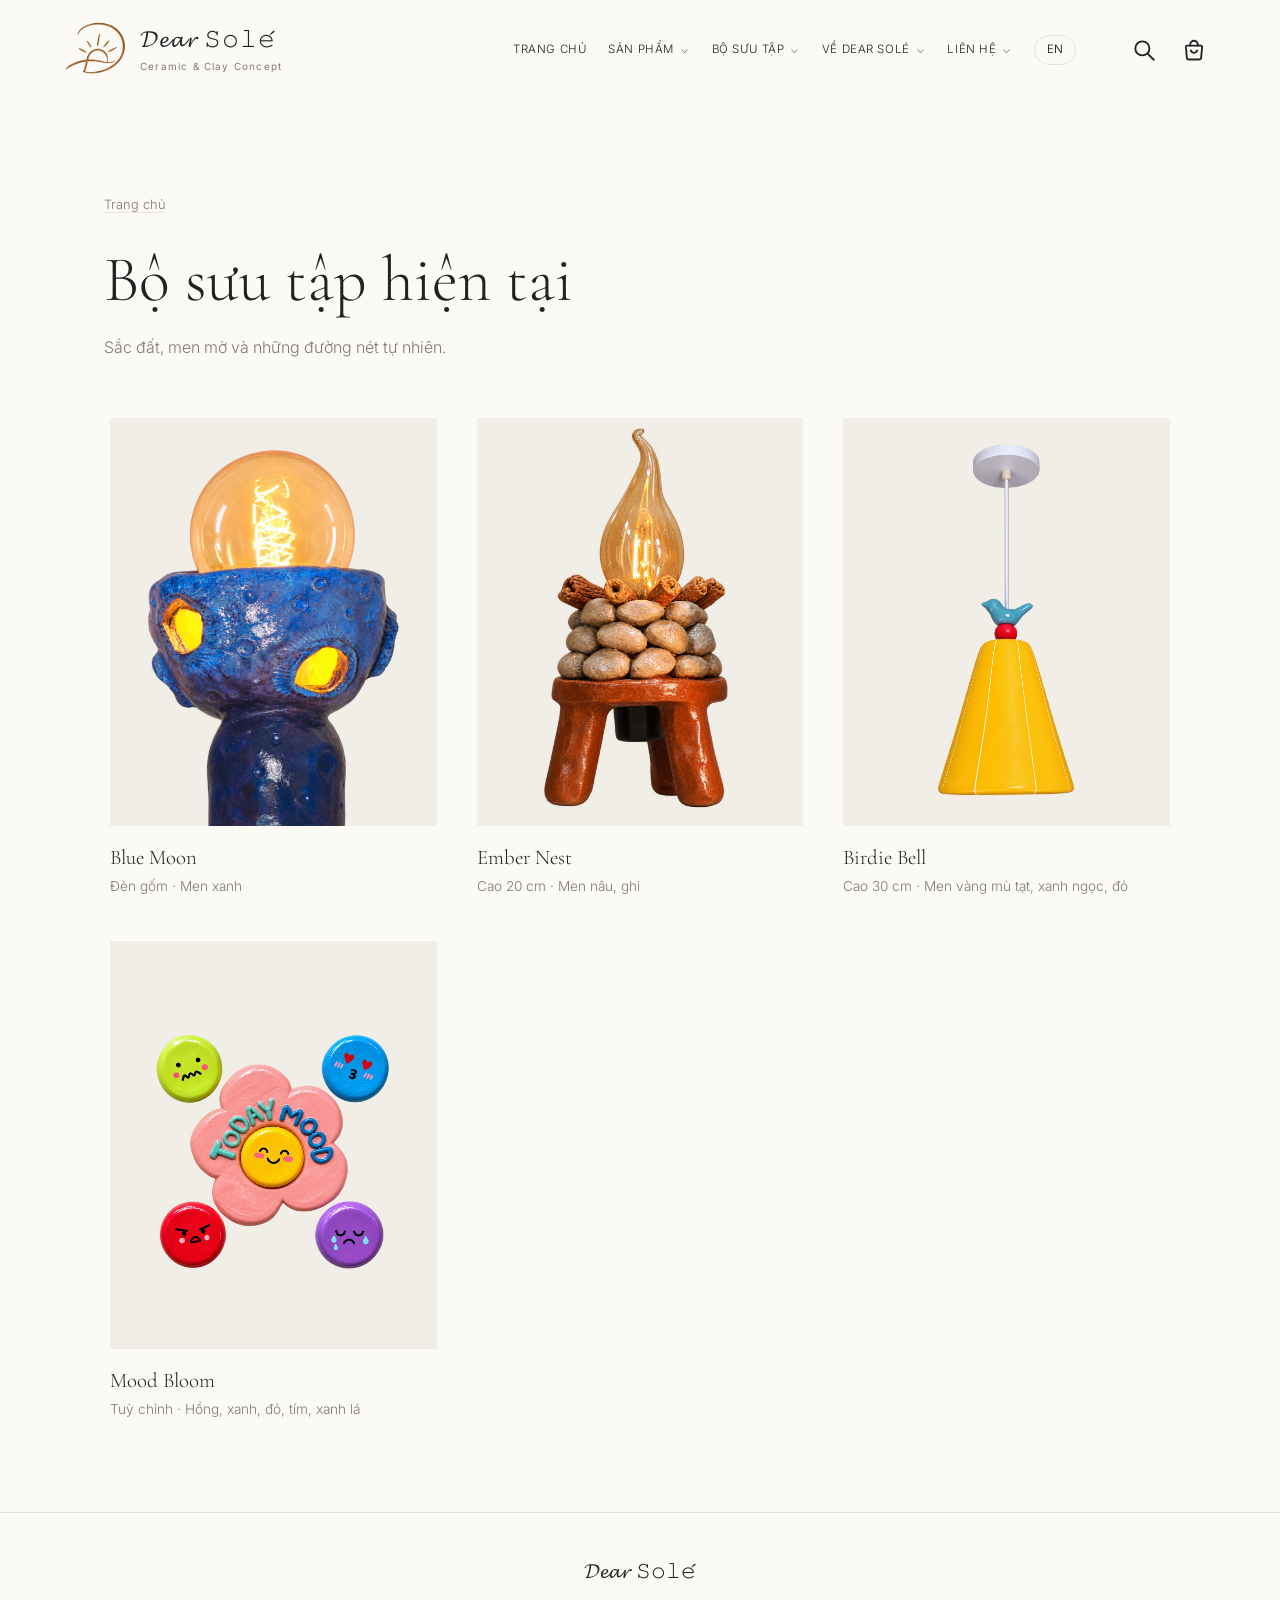
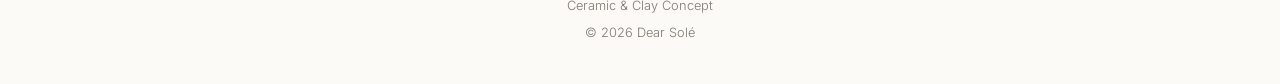
==== commit 5716a201: "Add search icon with product search and bag-style cart icon with count badge Co-Authored-By: Claude " ====
--- a/bo-suu-tap/index.html
+++ b/bo-suu-tap/index.html
@@ -39,10 +39,14 @@
       <a href="../lien-he/" data-vi="Đặt hàng &amp; đặt riêng" data-en="Orders &amp; commissions">Đặt hàng &amp; đặt riêng</a>
       <a href="mailto:dearsoleconcept@gmail.com">Email</a>
       <a href="https://www.instagram.com/dearsole.concept/" target="_blank" rel="noopener">Instagram ↗</a>
+      <a href="https://www.facebook.com/share/1HiBH6bDLt/?mibextid=wwXIfr" target="_blank" rel="noopener">Facebook ↗</a>
     </div></details>
-    <button id="cartBtn" class="cart-btn" aria-label="Giỏ hàng / Cart"><span data-vi="Giỏ hàng" data-en="Cart">Giỏ hàng</span> (<span id="cartCount">0</span>)</button>
     <button id="lang" aria-label="Đổi ngôn ngữ / Switch language">EN</button>
   </nav>
+  <div class="nav-icons">
+    <button id="searchBtn" class="icon-btn" aria-label="Tìm kiếm / Search" aria-haspopup="dialog"><svg viewBox="0 0 24 24" width="26" height="26" fill="none" stroke="currentColor" stroke-width="1.7" stroke-linecap="round" stroke-linejoin="round" aria-hidden="true"><circle cx="10.5" cy="10.5" r="6.5"/><path d="M15.5 15.5 21 21"/></svg></button>
+    <button id="cartBtn" class="icon-btn cart-btn" aria-label="Giỏ hàng / Cart"><svg viewBox="0 0 24 24" width="26" height="26" fill="none" stroke="currentColor" stroke-width="1.7" stroke-linecap="round" stroke-linejoin="round" aria-hidden="true"><path d="M5.5 8h13a1 1 0 0 1 1 1l-.9 10a2 2 0 0 1-2 1.8H7.4a2 2 0 0 1-2-1.8L4.5 9a1 1 0 0 1 1-1z"/><path d="M8.5 8V7a3.5 3.5 0 0 1 7 0v1"/><path d="M9 12.5c.8 1.5 1.8 2.2 3 2.2s2.2-.7 3-2.2"/></svg><span class="cart-badge" id="cartCount" hidden>0</span></button>
+  </div>
 </header>
 <main id="top"><section class="page-intro"><a class="breadcrumb" href="../" data-vi="Trang chủ" data-en="Home">Trang chủ</a><h1  data-vi="Bộ sưu tập hiện tại" data-en="Current collection">Bộ sưu tập hiện tại</h1><p  data-vi="Sắc đất, men mờ và những đường nét tự nhiên." data-en="Earthy tones, matte glazes and natural lines.">Sắc đất, men mờ và những đường nét tự nhiên.</p></section><section class="catalogue"><div class="grid"><button class="card" data-id="7"><div class="thumb"><img src="../assets/img/blue-moon-01.jpg" alt="Blue Moon" loading="lazy"></div><h3  data-vi="Blue Moon" data-en="Blue Moon">Blue Moon</h3><p  data-vi="Đèn gốm · Men xanh" data-en="Ceramic lamp · Blue glaze">Đèn gốm · Men xanh</p></button><button class="card" data-id="8"><div class="thumb"><img src="../assets/img/ember-nest-01.jpg" alt="Ember Nest" loading="lazy"></div><h3  data-vi="Ember Nest" data-en="Ember Nest">Ember Nest</h3><p  data-vi="Cao 20 cm · Men nâu, ghi" data-en="H 20 cm · Brown, grey glaze">Cao 20 cm · Men nâu, ghi</p></button><button class="card" data-id="9"><div class="thumb"><img src="../assets/img/birdie-bell-cover-v2.jpg" alt="Birdie Bell" loading="lazy"></div><h3  data-vi="Birdie Bell" data-en="Birdie Bell">Birdie Bell</h3><p  data-vi="Cao 30 cm · Men vàng mù tạt, xanh ngọc, đỏ" data-en="H 30 cm · Mustard yellow, turquoise, red glaze">Cao 30 cm · Men vàng mù tạt, xanh ngọc, đỏ</p></button><button class="card" data-id="10"><div class="thumb"><img src="../assets/img/mood-bloom-cover-v2.jpg" alt="Mood Bloom" loading="lazy"></div><h3  data-vi="Mood Bloom" data-en="Mood Bloom">Mood Bloom</h3><p  data-vi="Tuỳ chỉnh · Hồng, xanh, đỏ, tím, xanh lá" data-en="Custom size · Pink, blue, red, purple, green">Tuỳ chỉnh · Hồng, xanh, đỏ, tím, xanh lá</p></button></div></section></main>
 <footer><a href="../">𝓓𝓮𝓪𝓻 𝚂𝚘𝚕𝚎́</a><p>Ceramic &amp; Clay Concept</p><p>© <span id="y">2026</span> Dear Solé</p></footer>
@@ -51,6 +55,15 @@
     <div class="img" id="mImg"></div><div class="info"><h3 id="mName"></h3><p id="mDesc"></p><p class="meta" id="mMeta"></p><p class="price" id="mPrice"></p><div class="gallery-thumbs" id="mGallery" aria-label="Ảnh sản phẩm / Product photos"></div>
     <div class="actions"><button type="button" class="btn btn-solid" id="mAdd"></button> <a class="btn" id="mBuy" href="../lien-he/" data-contact="../lien-he/"></a></div></div>
   </div>
+</div>
+<div class="search-overlay" id="searchOverlay" hidden></div>
+<div class="search" id="search" role="dialog" aria-modal="true" aria-label="Tìm kiếm sản phẩm" hidden>
+  <div class="search-bar">
+    <svg viewBox="0 0 24 24" width="22" height="22" fill="none" stroke="currentColor" stroke-width="1.7" stroke-linecap="round" aria-hidden="true"><circle cx="10.5" cy="10.5" r="6.5"/><path d="M15.5 15.5 21 21"/></svg>
+    <input id="searchInput" type="search" autocomplete="off" placeholder="Tìm sản phẩm…" data-ph-vi="Tìm sản phẩm…" data-ph-en="Search products…" aria-label="Tìm sản phẩm">
+    <button class="close" id="searchClose" aria-label="Đóng / Close">×</button>
+  </div>
+  <div class="search-results" id="searchResults" aria-live="polite"></div>
 </div>
 <div class="cart-overlay" id="cartOverlay" hidden></div>
 <aside class="cart" id="cart" role="dialog" aria-modal="true" aria-labelledby="cartTitle" hidden>
--- a/assets/style.css
+++ b/assets/style.css
@@ -60,7 +60,7 @@
 .catalogue{padding-top:28px;min-height:45vh}.category-links{margin-bottom:40px;gap:22px}.category-links a{font-size:.85rem;color:var(--mute);padding:4px 0;border-bottom:1px solid transparent}.category-links .on,.category-links a:hover{color:var(--ink);border-color:var(--ink)}
 .collection-links{display:grid;grid-template-columns:1fr 1fr;gap:24px}.collection-links a{padding:44px 28px;background:#f1eee7;font:300 1.8rem/1.3 'Cormorant Garamond',serif}.collection-links a:hover{background:#ebe7de}
 .empty{padding:65px 24px;text-align:center;background:#f1eee7}.empty h2{margin-bottom:18px}.empty p{max-width:540px;margin:auto;color:var(--mute)}.empty .link,.story>.link{display:inline-block;margin-top:28px}
-.article{padding-top:32px;max-width:800px}.article h2{margin-top:38px}.article p{margin-top:20px}.article.story p{font-size:1.4rem}.contact-options{display:grid;grid-template-columns:1fr 1fr;gap:24px;margin-top:36px}.contact-options a{border-bottom:1px solid var(--line);overflow-wrap:anywhere}
+.article{padding-top:32px;max-width:800px}.article h2{margin-top:38px}.article p{margin-top:20px}.article.story p{font-size:1.4rem}.contact-options{display:grid;grid-template-columns:repeat(3,1fr);gap:24px;margin-top:36px}.contact-options a{border-bottom:1px solid var(--line);overflow-wrap:anywhere}
 footer{border-top:1px solid var(--line)}footer>a{font-size:1.3rem;color:var(--ink)}footer p{margin-top:6px}
 @media(max-width:1100px){.nav{flex-wrap:wrap}.menu-toggle{display:block;margin-left:auto;background:none;border:1px solid var(--line);padding:8px 14px;font:inherit;font-size:.8rem;cursor:pointer}.nav nav{display:none;width:100%;align-items:stretch;flex-direction:column;gap:6px}.nav nav.is-open{display:flex}.nav nav>a{padding:10px 0}.nav-group summary{padding:10px 0}.dropdown,.nav-group:last-of-type .dropdown{position:static;box-shadow:none;border:0;border-left:1px solid var(--line);margin:0 0 10px 8px;min-width:0;background:transparent}#lang{align-self:flex-start}.nav{padding:14px 5vw}.nav:has(.is-open){max-height:90vh;overflow-y:auto}}
 @media(max-width:700px){.collection-links,.contact-options{grid-template-columns:1fr}.page-intro{padding-top:50px}section{scroll-margin-top:110px}.category-links{gap:12px 20px}.empty{padding:40px 20px}}
@@ -107,3 +107,35 @@
 .link-btn{background:none;border:0;padding:0;font:inherit;font-size:.85rem;text-decoration:underline;cursor:pointer;text-align:left;justify-self:start}
 @media(max-width:1100px){.cart-btn{align-self:flex-start}}
 .cart-fallback[hidden],#orderForm[hidden]{display:none}
+.contact-options a{overflow-wrap:anywhere}
+
+/* Biểu tượng tìm kiếm & giỏ hàng */
+.nav-icons{display:flex;align-items:center;gap:6px;margin-left:18px}
+.nav nav{margin-left:auto}
+.icon-btn{position:relative;display:grid;place-items:center;width:44px;height:44px;background:none;border:0;padding:0;color:var(--ink);cursor:pointer;border-radius:50%}
+.icon-btn:hover{color:var(--mute)}
+.icon-btn:focus-visible{outline:2px solid var(--ink);outline-offset:2px}
+.cart-btn{border:0;padding:0;border-radius:50%}
+.cart-badge{position:absolute;top:3px;right:1px;min-width:18px;height:18px;padding:0 5px;border-radius:9px;background:var(--ink);color:var(--bg);font:500 .68rem/18px Inter,sans-serif;text-align:center}
+.cart-badge[hidden]{display:none}
+@media(max-width:1100px){.nav-icons{order:1;margin-left:8px}.nav nav{order:2}.menu-toggle{order:0}.cart-btn{align-self:auto}}
+.search-overlay{position:fixed;inset:0;background:rgba(34,34,34,.35);z-index:30}
+.search{position:fixed;top:0;left:0;right:0;z-index:31;background:var(--bg);box-shadow:0 8px 30px rgba(0,0,0,.08);max-height:90vh;overflow:auto;padding:0 5vw 24px}
+.search[hidden],.search-overlay[hidden]{display:none}
+.search-bar{display:flex;align-items:center;gap:14px;max-width:var(--max);margin:0 auto;padding:22px 0;border-bottom:1px solid var(--line)}
+.search-bar input{flex:1;min-width:0;font:inherit;font-size:1.25rem;color:var(--ink);background:none;border:0;outline:0;padding:6px 0;-webkit-appearance:none}
+.search-bar input::-webkit-search-cancel-button{display:none}
+.search-bar .close{background:none;border:0;font-size:2rem;line-height:1;width:44px;height:44px;cursor:pointer}
+.search-results{max-width:var(--max);margin:0 auto;padding-top:8px}
+.search-results .sr-hint,.search-results .sr-empty{padding:28px 0;color:var(--mute);text-align:center}
+.sr-item{display:grid;grid-template-columns:72px 1fr auto;gap:16px;align-items:center;width:100%;padding:12px 0;background:none;border:0;border-bottom:1px solid var(--line);font:inherit;color:inherit;text-align:left;cursor:pointer}
+.sr-item:hover .sr-name,.sr-item:focus-visible .sr-name{text-decoration:underline}
+.sr-img{width:72px;height:90px;background:#f1eee7;display:grid;place-items:center;overflow:hidden}
+.sr-img img{width:100%;height:100%;object-fit:cover}
+.sr-img svg{width:70%;height:70%}
+.sr-name{font-family:"Cormorant Garamond",serif;font-size:1.35rem;line-height:1.2}
+.sr-meta{font-size:.85rem;color:var(--mute)}
+.sr-price{font-size:.9rem;white-space:nowrap}
+.cart-head .close,.search-bar .close{position:static}
+@media(max-width:700px){.nav{gap:6px}.logo{gap:8px}.logo-mark{width:44px;height:44px}.menu-toggle{padding:8px 10px}.nav-icons{gap:0;margin-left:0}.icon-btn{width:38px;height:38px}.icon-btn svg{width:24px;height:24px}.cart-badge{top:1px;right:-1px}}
+@media(max-width:380px){.logo-mark{width:38px;height:38px}.logo-name{font-size:1.15rem}.logo-tagline{font-size:.5rem;letter-spacing:0}.menu-toggle{padding:8px 8px;font-size:.75rem}.icon-btn{width:34px;height:34px}}
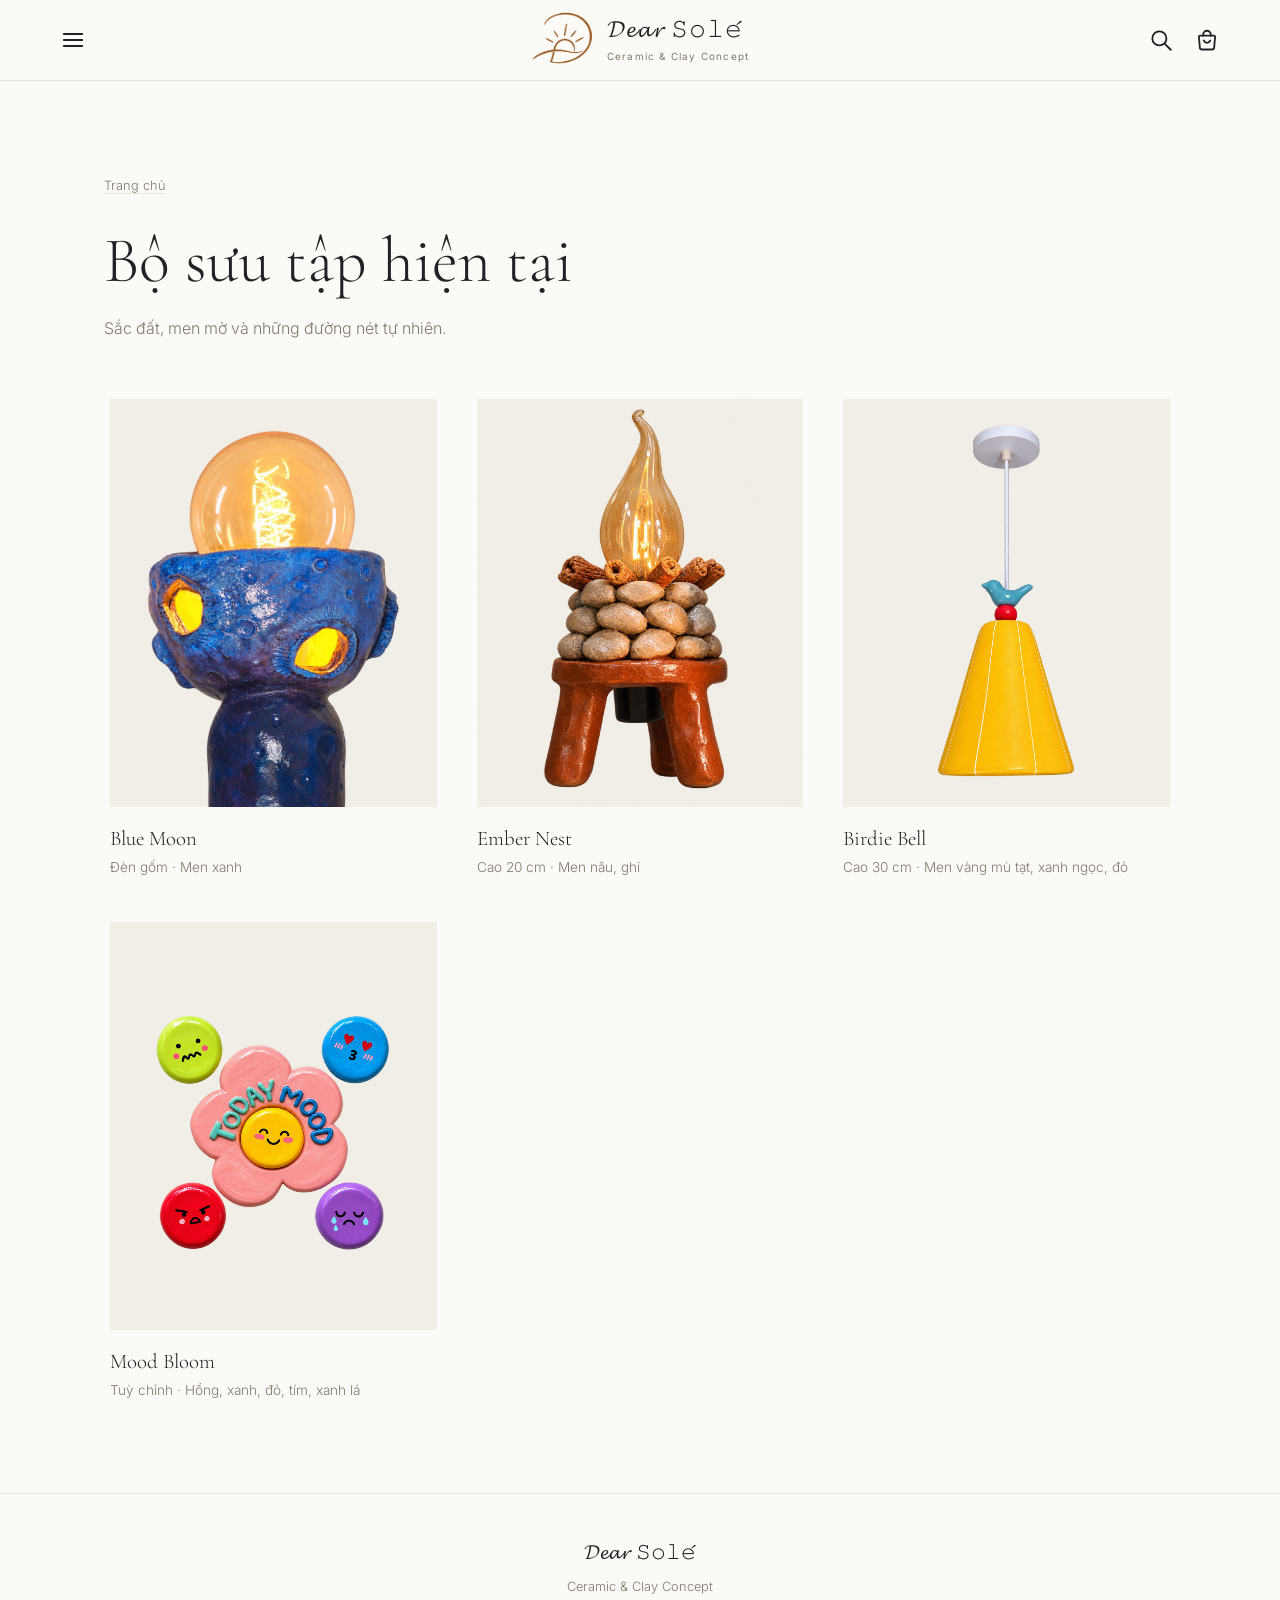
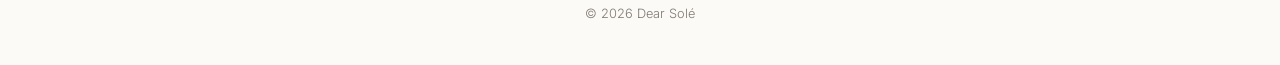
==== commit 236920c0: "Redesign header: hamburger left, centered logo, search and cart right, dropdown menu panel Co-Author" ====
--- a/bo-suu-tap/index.html
+++ b/bo-suu-tap/index.html
@@ -12,41 +12,53 @@
 <link rel="stylesheet" href="../assets/style.css">
 </head>
 <body>
-<header class="nav">
-  <a href="../" class="logo" aria-label="Dear Solé — Ceramic &amp; Clay Concept">
-    <span class="logo-mark"><img src="../assets/exec-b38fa0b2-671f-40af-9a76-47e898eaf617.png" alt="" width="1254" height="1254"></span>
-    <span class="logo-text"><span class="logo-name">𝓓𝓮𝓪𝓻 𝚂𝚘𝚕𝚎́</span><span class="logo-tagline">Ceramic &amp; Clay Concept</span></span>
-  </a>
-  <button class="menu-toggle" id="menuToggle" aria-expanded="false" aria-controls="mainNav" data-vi="Menu" data-en="Menu">Menu</button>
-  <nav id="mainNav" aria-label="Điều hướng chính">
-    <a href="../" data-vi="Trang chủ" data-en="Home">Trang chủ</a>
-    <details class="nav-group"><summary data-vi="Sản phẩm" data-en="Products">Sản phẩm</summary><div class="dropdown">
-      <a href="../san-pham/" data-vi="Tất cả sản phẩm" data-en="All products">Tất cả sản phẩm</a>
-      <a href="../san-pham/binh-lo/" data-vi="Bình &amp; lọ" data-en="Vases &amp; vessels">Bình &amp; lọ</a>
-      <a href="../san-pham/bat-dia/" data-vi="Bát &amp; đĩa" data-en="Bowls &amp; plates">Bát &amp; đĩa</a>
-      <a href="../san-pham/ly-tach/" data-vi="Ly &amp; tách" data-en="Cups &amp; mugs">Ly &amp; tách</a>
-      <a href="../san-pham/den/" data-vi="Đèn" data-en="Lamps">Đèn</a>
-      <a href="../san-pham/nhung-do-nho/" data-vi="Những đồ nhỏ" data-en="Small objects">Những đồ nhỏ</a>
-    </div></details>
-    <details class="nav-group"><summary data-vi="Bộ sưu tập" data-en="Collections">Bộ sưu tập</summary><div class="dropdown">
-      <a href="../bo-suu-tap/" data-vi="Bộ sưu tập hiện tại" data-en="Current collection">Bộ sưu tập hiện tại</a>
-      <a href="../bo-suu-tap/doc-ban/" data-vi="Sản phẩm độc bản" data-en="One of a kind">Sản phẩm độc bản</a>
-    </div></details>
-    <details class="nav-group"><summary data-vi="Về Dear Solé" data-en="About Dear Solé">Về Dear Solé</summary><div class="dropdown">
-      <a href="../ve-dear-sole/" data-vi="Câu chuyện làm gốm" data-en="Our pottery story">Câu chuyện làm gốm</a>
-    </div></details>
-    <details class="nav-group"><summary data-vi="Liên hệ" data-en="Contact">Liên hệ</summary><div class="dropdown">
-      <a href="../lien-he/" data-vi="Đặt hàng &amp; đặt riêng" data-en="Orders &amp; commissions">Đặt hàng &amp; đặt riêng</a>
-      <a href="mailto:dearsoleconcept@gmail.com">Email</a>
-      <a href="https://www.instagram.com/dearsole.concept/" target="_blank" rel="noopener">Instagram ↗</a>
-      <a href="https://www.facebook.com/share/1HiBH6bDLt/?mibextid=wwXIfr" target="_blank" rel="noopener">Facebook ↗</a>
-    </div></details>
-    <button id="lang" aria-label="Đổi ngôn ngữ / Switch language">EN</button>
+<header class="nav" id="siteHeader">
+  <div class="nav-bar">
+    <button id="menuToggle" class="icon-btn" aria-expanded="false" aria-controls="mainNav" aria-label="Menu"><svg class="ic-open" viewBox="0 0 24 24" width="26" height="26" fill="none" stroke="currentColor" stroke-width="1.7" stroke-linecap="round" stroke-linejoin="round" aria-hidden="true"><path d="M3.5 6.5h17M3.5 12h17M3.5 17.5h17"/></svg><svg class="ic-close" viewBox="0 0 24 24" width="26" height="26" fill="none" stroke="currentColor" stroke-width="1.7" stroke-linecap="round" stroke-linejoin="round" aria-hidden="true"><path d="M5.5 5.5l13 13M18.5 5.5l-13 13"/></svg></button>
+    <a href="../" class="logo" aria-label="Dear Solé — Ceramic &amp; Clay Concept">
+      <span class="logo-mark"><img src="../assets/exec-b38fa0b2-671f-40af-9a76-47e898eaf617.png" alt="" width="1254" height="1254"></span>
+      <span class="logo-text"><span class="logo-name">𝓓𝓮𝓪𝓻 𝚂𝚘𝚕𝚎́</span><span class="logo-tagline">Ceramic &amp; Clay Concept</span></span>
+    </a>
+    <div class="nav-icons">
+      <button id="searchBtn" class="icon-btn" aria-label="Tìm kiếm / Search" aria-controls="mainNav"><svg viewBox="0 0 24 24" width="26" height="26" fill="none" stroke="currentColor" stroke-width="1.7" stroke-linecap="round" stroke-linejoin="round" aria-hidden="true"><circle cx="10.5" cy="10.5" r="6.5"/><path d="M15.5 15.5 21 21"/></svg></button>
+      <button id="cartBtn" class="icon-btn cart-btn" aria-label="Giỏ hàng / Cart"><svg viewBox="0 0 24 24" width="26" height="26" fill="none" stroke="currentColor" stroke-width="1.7" stroke-linecap="round" stroke-linejoin="round" aria-hidden="true"><path d="M5.5 8h13a1 1 0 0 1 1 1l-.9 10a2 2 0 0 1-2 1.8H7.4a2 2 0 0 1-2-1.8L4.5 9a1 1 0 0 1 1-1z"/><path d="M8.5 8V7a3.5 3.5 0 0 1 7 0v1"/><path d="M9 12.5c.8 1.5 1.8 2.2 3 2.2s2.2-.7 3-2.2"/></svg><span class="cart-badge" id="cartCount" hidden>0</span></button>
+    </div>
+  </div>
+  <nav id="mainNav" aria-label="Điều hướng chính" hidden>
+    <div class="panel-inner">
+      <div class="panel-search" id="panelSearch" hidden>
+        <svg viewBox="0 0 24 24" width="20" height="20" fill="none" stroke="currentColor" stroke-width="1.7" stroke-linecap="round" stroke-linejoin="round" aria-hidden="true"><circle cx="10.5" cy="10.5" r="6.5"/><path d="M15.5 15.5 21 21"/></svg>
+        <input id="searchInput" type="search" autocomplete="off" placeholder="Tìm sản phẩm…" data-ph-vi="Tìm sản phẩm…" data-ph-en="Search products…" aria-label="Tìm sản phẩm / Search products">
+        <button type="button" id="searchClear" aria-label="Xóa / Clear" hidden>×</button>
+      </div>
+      <div class="search-results" id="searchResults" aria-live="polite" hidden></div>
+      <div class="panel-menu" id="panelMenu">
+        <a class="pm-top" href="../" data-vi="Trang chủ" data-en="Home">Trang chủ</a>
+        <div class="pm-group"><p class="pm-top" data-vi="Sản phẩm" data-en="Products">Sản phẩm</p>
+          <a href="../san-pham/" data-vi="Tất cả sản phẩm" data-en="All products">Tất cả sản phẩm</a>
+          <a href="../san-pham/binh-lo/" data-vi="Bình &amp; lọ" data-en="Vases &amp; vessels">Bình &amp; lọ</a>
+          <a href="../san-pham/bat-dia/" data-vi="Bát &amp; đĩa" data-en="Bowls &amp; plates">Bát &amp; đĩa</a>
+          <a href="../san-pham/ly-tach/" data-vi="Ly &amp; tách" data-en="Cups &amp; mugs">Ly &amp; tách</a>
+          <a href="../san-pham/den/" data-vi="Đèn" data-en="Lamps">Đèn</a>
+          <a href="../san-pham/nhung-do-nho/" data-vi="Những đồ nhỏ" data-en="Small objects">Những đồ nhỏ</a>
+        </div>
+        <div class="pm-group"><p class="pm-top" data-vi="Bộ sưu tập" data-en="Collections">Bộ sưu tập</p>
+          <a href="../bo-suu-tap/" data-vi="Bộ sưu tập hiện tại" data-en="Current collection">Bộ sưu tập hiện tại</a>
+          <a href="../bo-suu-tap/doc-ban/" data-vi="Sản phẩm độc bản" data-en="One of a kind">Sản phẩm độc bản</a>
+        </div>
+        <div class="pm-group"><p class="pm-top" data-vi="Về Dear Solé" data-en="About Dear Solé">Về Dear Solé</p>
+          <a href="../ve-dear-sole/" data-vi="Câu chuyện làm gốm" data-en="Our pottery story">Câu chuyện làm gốm</a>
+        </div>
+        <div class="pm-group"><p class="pm-top" data-vi="Liên hệ" data-en="Contact">Liên hệ</p>
+          <a href="../lien-he/" data-vi="Đặt hàng &amp; đặt riêng" data-en="Orders &amp; commissions">Đặt hàng &amp; đặt riêng</a>
+          <a href="mailto:dearsoleconcept@gmail.com">Email</a>
+          <a href="https://www.instagram.com/dearsole.concept/" target="_blank" rel="noopener">Instagram ↗</a>
+          <a href="https://www.facebook.com/share/1HiBH6bDLt/?mibextid=wwXIfr" target="_blank" rel="noopener">Facebook ↗</a>
+        </div>
+        <div class="pm-foot"><button id="lang" aria-label="Đổi ngôn ngữ / Switch language">EN</button></div>
+      </div>
+    </div>
   </nav>
-  <div class="nav-icons">
-    <button id="searchBtn" class="icon-btn" aria-label="Tìm kiếm / Search" aria-haspopup="dialog"><svg viewBox="0 0 24 24" width="26" height="26" fill="none" stroke="currentColor" stroke-width="1.7" stroke-linecap="round" stroke-linejoin="round" aria-hidden="true"><circle cx="10.5" cy="10.5" r="6.5"/><path d="M15.5 15.5 21 21"/></svg></button>
-    <button id="cartBtn" class="icon-btn cart-btn" aria-label="Giỏ hàng / Cart"><svg viewBox="0 0 24 24" width="26" height="26" fill="none" stroke="currentColor" stroke-width="1.7" stroke-linecap="round" stroke-linejoin="round" aria-hidden="true"><path d="M5.5 8h13a1 1 0 0 1 1 1l-.9 10a2 2 0 0 1-2 1.8H7.4a2 2 0 0 1-2-1.8L4.5 9a1 1 0 0 1 1-1z"/><path d="M8.5 8V7a3.5 3.5 0 0 1 7 0v1"/><path d="M9 12.5c.8 1.5 1.8 2.2 3 2.2s2.2-.7 3-2.2"/></svg><span class="cart-badge" id="cartCount" hidden>0</span></button>
-  </div>
 </header>
 <main id="top"><section class="page-intro"><a class="breadcrumb" href="../" data-vi="Trang chủ" data-en="Home">Trang chủ</a><h1  data-vi="Bộ sưu tập hiện tại" data-en="Current collection">Bộ sưu tập hiện tại</h1><p  data-vi="Sắc đất, men mờ và những đường nét tự nhiên." data-en="Earthy tones, matte glazes and natural lines.">Sắc đất, men mờ và những đường nét tự nhiên.</p></section><section class="catalogue"><div class="grid"><button class="card" data-id="7"><div class="thumb"><img src="../assets/img/blue-moon-01.jpg" alt="Blue Moon" loading="lazy"></div><h3  data-vi="Blue Moon" data-en="Blue Moon">Blue Moon</h3><p  data-vi="Đèn gốm · Men xanh" data-en="Ceramic lamp · Blue glaze">Đèn gốm · Men xanh</p></button><button class="card" data-id="8"><div class="thumb"><img src="../assets/img/ember-nest-01.jpg" alt="Ember Nest" loading="lazy"></div><h3  data-vi="Ember Nest" data-en="Ember Nest">Ember Nest</h3><p  data-vi="Cao 20 cm · Men nâu, ghi" data-en="H 20 cm · Brown, grey glaze">Cao 20 cm · Men nâu, ghi</p></button><button class="card" data-id="9"><div class="thumb"><img src="../assets/img/birdie-bell-cover-v2.jpg" alt="Birdie Bell" loading="lazy"></div><h3  data-vi="Birdie Bell" data-en="Birdie Bell">Birdie Bell</h3><p  data-vi="Cao 30 cm · Men vàng mù tạt, xanh ngọc, đỏ" data-en="H 30 cm · Mustard yellow, turquoise, red glaze">Cao 30 cm · Men vàng mù tạt, xanh ngọc, đỏ</p></button><button class="card" data-id="10"><div class="thumb"><img src="../assets/img/mood-bloom-cover-v2.jpg" alt="Mood Bloom" loading="lazy"></div><h3  data-vi="Mood Bloom" data-en="Mood Bloom">Mood Bloom</h3><p  data-vi="Tuỳ chỉnh · Hồng, xanh, đỏ, tím, xanh lá" data-en="Custom size · Pink, blue, red, purple, green">Tuỳ chỉnh · Hồng, xanh, đỏ, tím, xanh lá</p></button></div></section></main>
 <footer><a href="../">𝓓𝓮𝓪𝓻 𝚂𝚘𝚕𝚎́</a><p>Ceramic &amp; Clay Concept</p><p>© <span id="y">2026</span> Dear Solé</p></footer>
@@ -55,15 +67,6 @@
     <div class="img" id="mImg"></div><div class="info"><h3 id="mName"></h3><p id="mDesc"></p><p class="meta" id="mMeta"></p><p class="price" id="mPrice"></p><div class="gallery-thumbs" id="mGallery" aria-label="Ảnh sản phẩm / Product photos"></div>
     <div class="actions"><button type="button" class="btn btn-solid" id="mAdd"></button> <a class="btn" id="mBuy" href="../lien-he/" data-contact="../lien-he/"></a></div></div>
   </div>
-</div>
-<div class="search-overlay" id="searchOverlay" hidden></div>
-<div class="search" id="search" role="dialog" aria-modal="true" aria-label="Tìm kiếm sản phẩm" hidden>
-  <div class="search-bar">
-    <svg viewBox="0 0 24 24" width="22" height="22" fill="none" stroke="currentColor" stroke-width="1.7" stroke-linecap="round" aria-hidden="true"><circle cx="10.5" cy="10.5" r="6.5"/><path d="M15.5 15.5 21 21"/></svg>
-    <input id="searchInput" type="search" autocomplete="off" placeholder="Tìm sản phẩm…" data-ph-vi="Tìm sản phẩm…" data-ph-en="Search products…" aria-label="Tìm sản phẩm">
-    <button class="close" id="searchClose" aria-label="Đóng / Close">×</button>
-  </div>
-  <div class="search-results" id="searchResults" aria-live="polite"></div>
 </div>
 <div class="cart-overlay" id="cartOverlay" hidden></div>
 <aside class="cart" id="cart" role="dialog" aria-modal="true" aria-labelledby="cartTitle" hidden>
--- a/assets/style.css
+++ b/assets/style.css
@@ -110,24 +110,12 @@
 .contact-options a{overflow-wrap:anywhere}
 
 /* Biểu tượng tìm kiếm & giỏ hàng */
-.nav-icons{display:flex;align-items:center;gap:6px;margin-left:18px}
-.nav nav{margin-left:auto}
 .icon-btn{position:relative;display:grid;place-items:center;width:44px;height:44px;background:none;border:0;padding:0;color:var(--ink);cursor:pointer;border-radius:50%}
 .icon-btn:hover{color:var(--mute)}
 .icon-btn:focus-visible{outline:2px solid var(--ink);outline-offset:2px}
 .cart-btn{border:0;padding:0;border-radius:50%}
 .cart-badge{position:absolute;top:3px;right:1px;min-width:18px;height:18px;padding:0 5px;border-radius:9px;background:var(--ink);color:var(--bg);font:500 .68rem/18px Inter,sans-serif;text-align:center}
 .cart-badge[hidden]{display:none}
-@media(max-width:1100px){.nav-icons{order:1;margin-left:8px}.nav nav{order:2}.menu-toggle{order:0}.cart-btn{align-self:auto}}
-.search-overlay{position:fixed;inset:0;background:rgba(34,34,34,.35);z-index:30}
-.search{position:fixed;top:0;left:0;right:0;z-index:31;background:var(--bg);box-shadow:0 8px 30px rgba(0,0,0,.08);max-height:90vh;overflow:auto;padding:0 5vw 24px}
-.search[hidden],.search-overlay[hidden]{display:none}
-.search-bar{display:flex;align-items:center;gap:14px;max-width:var(--max);margin:0 auto;padding:22px 0;border-bottom:1px solid var(--line)}
-.search-bar input{flex:1;min-width:0;font:inherit;font-size:1.25rem;color:var(--ink);background:none;border:0;outline:0;padding:6px 0;-webkit-appearance:none}
-.search-bar input::-webkit-search-cancel-button{display:none}
-.search-bar .close{background:none;border:0;font-size:2rem;line-height:1;width:44px;height:44px;cursor:pointer}
-.search-results{max-width:var(--max);margin:0 auto;padding-top:8px}
-.search-results .sr-hint,.search-results .sr-empty{padding:28px 0;color:var(--mute);text-align:center}
 .sr-item{display:grid;grid-template-columns:72px 1fr auto;gap:16px;align-items:center;width:100%;padding:12px 0;background:none;border:0;border-bottom:1px solid var(--line);font:inherit;color:inherit;text-align:left;cursor:pointer}
 .sr-item:hover .sr-name,.sr-item:focus-visible .sr-name{text-decoration:underline}
 .sr-img{width:72px;height:90px;background:#f1eee7;display:grid;place-items:center;overflow:hidden}
@@ -136,6 +124,34 @@
 .sr-name{font-family:"Cormorant Garamond",serif;font-size:1.35rem;line-height:1.2}
 .sr-meta{font-size:.85rem;color:var(--mute)}
 .sr-price{font-size:.9rem;white-space:nowrap}
-.cart-head .close,.search-bar .close{position:static}
-@media(max-width:700px){.nav{gap:6px}.logo{gap:8px}.logo-mark{width:44px;height:44px}.menu-toggle{padding:8px 10px}.nav-icons{gap:0;margin-left:0}.icon-btn{width:38px;height:38px}.icon-btn svg{width:24px;height:24px}.cart-badge{top:1px;right:-1px}}
-@media(max-width:380px){.logo-mark{width:38px;height:38px}.logo-name{font-size:1.15rem}.logo-tagline{font-size:.5rem;letter-spacing:0}.menu-toggle{padding:8px 8px;font-size:.75rem}.icon-btn{width:34px;height:34px}}
+
+.cart-head .close{position:static}
+/* Header kiểu Lunelle: ☰ trái · logo giữa · tìm kiếm + giỏ hàng phải */
+header.nav{position:sticky;top:0;z-index:5;display:block;padding:0;background:var(--bg);backdrop-filter:none;border-bottom:1px solid var(--line)}
+.nav-bar{display:grid;grid-template-columns:1fr auto 1fr;align-items:center;gap:8px;padding:8px 4vw}
+.nav-bar #menuToggle{justify-self:start}
+.nav-icons{display:flex;align-items:center;gap:2px;justify-self:end;margin:0}
+.nav-bar .logo{justify-self:center}
+#menuToggle .ic-close,header.panel-open #menuToggle .ic-open{display:none}
+header.panel-open #menuToggle .ic-close{display:block}
+#mainNav{position:absolute;left:0;right:0;top:100%;display:block;margin:0;background:var(--bg);border-bottom:1px solid var(--line);box-shadow:0 22px 30px rgba(34,34,34,.1);max-height:calc(100vh - 100px);max-height:calc(100dvh - 100px);overflow-y:auto;text-transform:none;letter-spacing:0;font-size:1rem}
+#mainNav[hidden]{display:none}
+.panel-inner{max-width:var(--max);margin:0 auto;padding:0 5vw 24px}
+.panel-search{display:flex;align-items:center;gap:12px;padding:16px 0 10px;border-bottom:1px solid var(--line)}
+.panel-search[hidden]{display:none}
+.panel-search input{flex:1;min-width:0;font:inherit;font-size:1.1rem;color:var(--ink);background:none;border:0;outline:0;padding:6px 0;-webkit-appearance:none}
+.panel-search input::-webkit-search-cancel-button{display:none}
+.panel-search button{background:none;border:0;font-size:1.6rem;line-height:1;width:36px;height:36px;cursor:pointer;color:var(--mute)}
+.panel-search button[hidden]{display:none}
+.search-results{padding-top:4px}
+.search-results[hidden],.panel-menu[hidden]{display:none}
+.search-results .sr-hint,.search-results .sr-empty{padding:24px 0;color:var(--mute)}
+.panel-menu .pm-top{display:block;padding:16px 0 10px;font-size:1.05rem;color:var(--ink);margin:0}
+.panel-menu .pm-group{border-top:1px solid var(--line)}
+.panel-menu>.pm-top{border-bottom:0}
+.panel-menu .pm-group a{display:block;padding:8px 0 8px 18px;color:var(--mute);font-size:.95rem}
+.panel-menu .pm-group a:hover,.panel-menu .pm-group a:focus-visible{color:var(--ink)}
+.panel-menu .pm-group a:last-child{margin-bottom:10px}
+.pm-foot{border-top:1px solid var(--line);padding-top:16px}
+@media(max-width:520px){.logo-tagline{display:none}.logo-mark{width:42px;height:42px}.logo-name{font-size:1.25rem}.nav-bar{padding:6px 3vw}.icon-btn{width:38px;height:38px}.icon-btn svg{width:24px;height:24px}.cart-badge{top:1px;right:-1px}}
+@media(max-width:360px){.logo-mark{width:36px;height:36px}.logo-name{font-size:1.1rem}.icon-btn{width:34px;height:34px}}
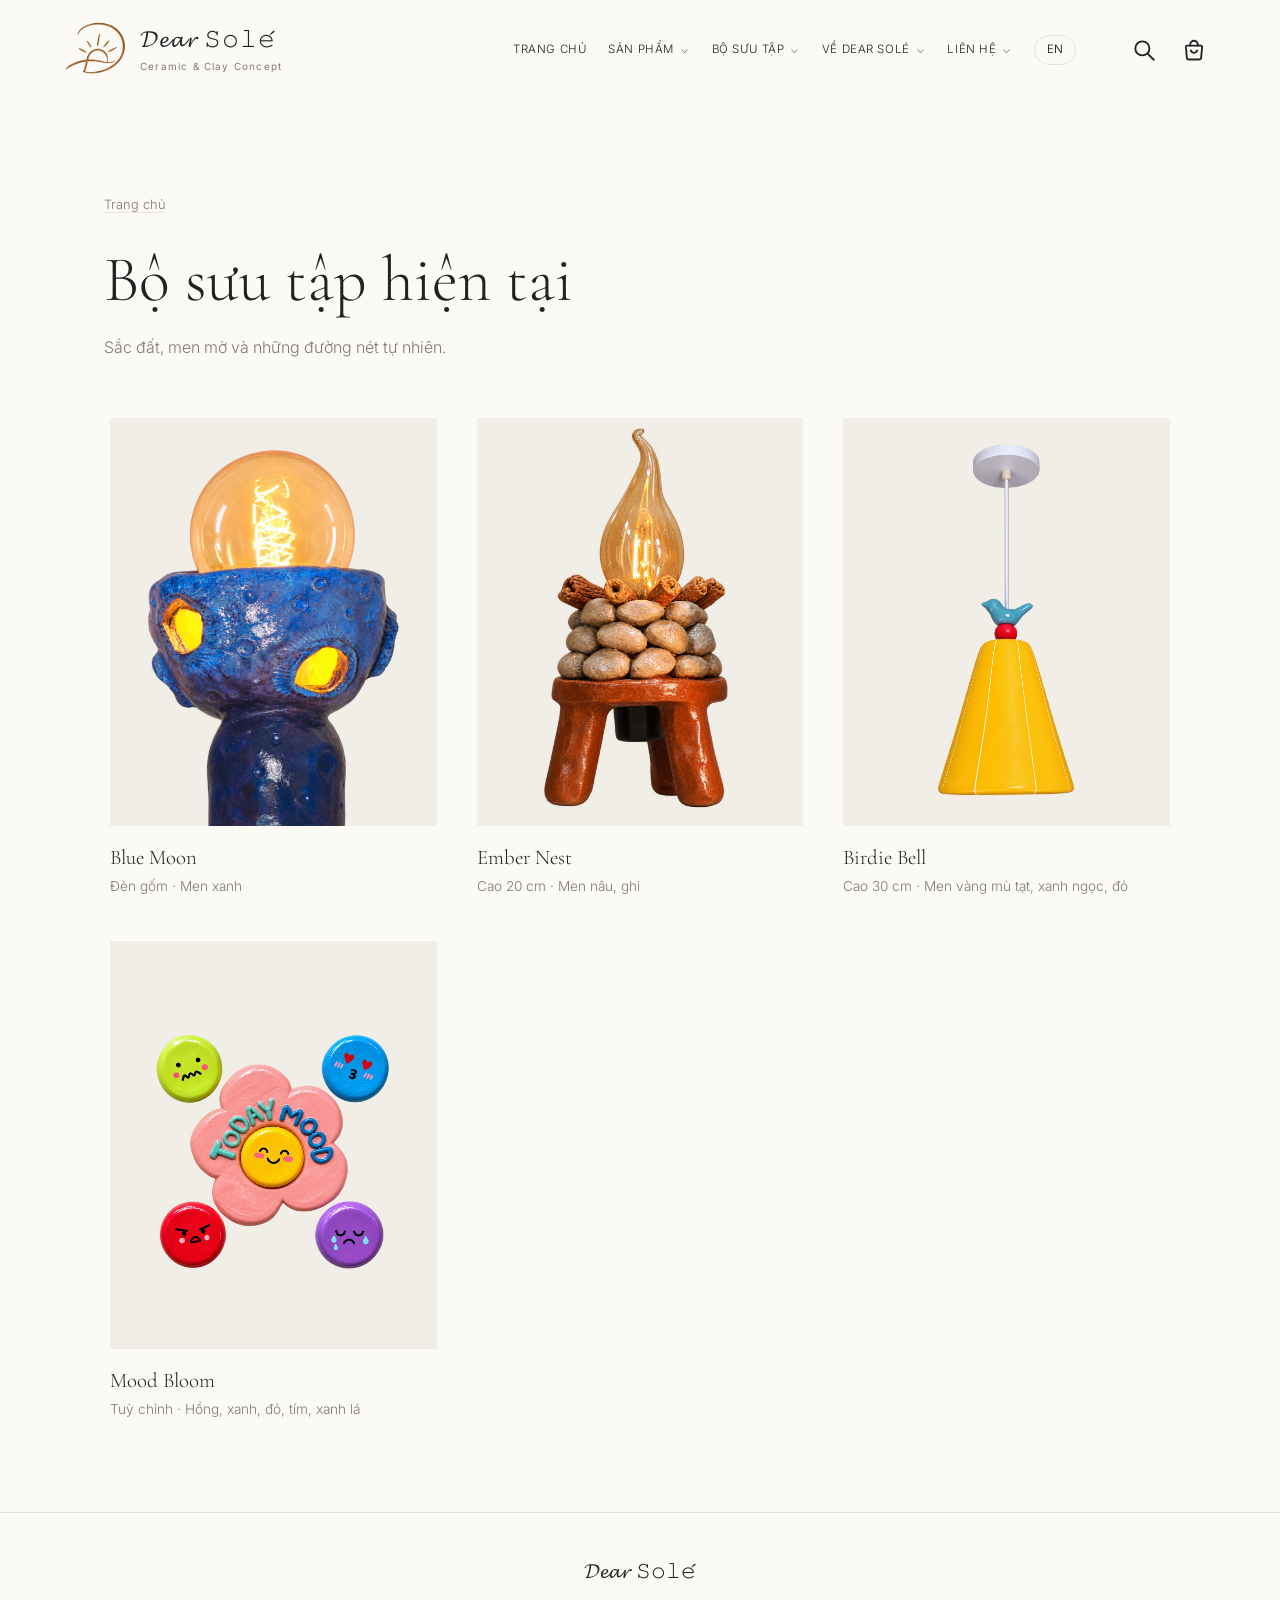
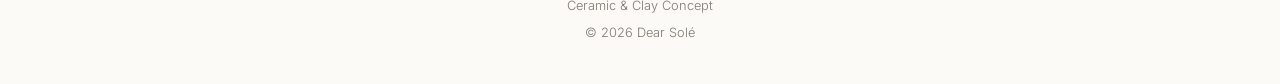
==== commit 9a59d894: "Revert "Redesign header: hamburger left, centered logo, search and cart right, dropdown menu panel" " ====
--- a/bo-suu-tap/index.html
+++ b/bo-suu-tap/index.html
@@ -12,53 +12,41 @@
 <link rel="stylesheet" href="../assets/style.css">
 </head>
 <body>
-<header class="nav" id="siteHeader">
-  <div class="nav-bar">
-    <button id="menuToggle" class="icon-btn" aria-expanded="false" aria-controls="mainNav" aria-label="Menu"><svg class="ic-open" viewBox="0 0 24 24" width="26" height="26" fill="none" stroke="currentColor" stroke-width="1.7" stroke-linecap="round" stroke-linejoin="round" aria-hidden="true"><path d="M3.5 6.5h17M3.5 12h17M3.5 17.5h17"/></svg><svg class="ic-close" viewBox="0 0 24 24" width="26" height="26" fill="none" stroke="currentColor" stroke-width="1.7" stroke-linecap="round" stroke-linejoin="round" aria-hidden="true"><path d="M5.5 5.5l13 13M18.5 5.5l-13 13"/></svg></button>
-    <a href="../" class="logo" aria-label="Dear Solé — Ceramic &amp; Clay Concept">
-      <span class="logo-mark"><img src="../assets/exec-b38fa0b2-671f-40af-9a76-47e898eaf617.png" alt="" width="1254" height="1254"></span>
-      <span class="logo-text"><span class="logo-name">𝓓𝓮𝓪𝓻 𝚂𝚘𝚕𝚎́</span><span class="logo-tagline">Ceramic &amp; Clay Concept</span></span>
-    </a>
-    <div class="nav-icons">
-      <button id="searchBtn" class="icon-btn" aria-label="Tìm kiếm / Search" aria-controls="mainNav"><svg viewBox="0 0 24 24" width="26" height="26" fill="none" stroke="currentColor" stroke-width="1.7" stroke-linecap="round" stroke-linejoin="round" aria-hidden="true"><circle cx="10.5" cy="10.5" r="6.5"/><path d="M15.5 15.5 21 21"/></svg></button>
-      <button id="cartBtn" class="icon-btn cart-btn" aria-label="Giỏ hàng / Cart"><svg viewBox="0 0 24 24" width="26" height="26" fill="none" stroke="currentColor" stroke-width="1.7" stroke-linecap="round" stroke-linejoin="round" aria-hidden="true"><path d="M5.5 8h13a1 1 0 0 1 1 1l-.9 10a2 2 0 0 1-2 1.8H7.4a2 2 0 0 1-2-1.8L4.5 9a1 1 0 0 1 1-1z"/><path d="M8.5 8V7a3.5 3.5 0 0 1 7 0v1"/><path d="M9 12.5c.8 1.5 1.8 2.2 3 2.2s2.2-.7 3-2.2"/></svg><span class="cart-badge" id="cartCount" hidden>0</span></button>
-    </div>
+<header class="nav">
+  <a href="../" class="logo" aria-label="Dear Solé — Ceramic &amp; Clay Concept">
+    <span class="logo-mark"><img src="../assets/exec-b38fa0b2-671f-40af-9a76-47e898eaf617.png" alt="" width="1254" height="1254"></span>
+    <span class="logo-text"><span class="logo-name">𝓓𝓮𝓪𝓻 𝚂𝚘𝚕𝚎́</span><span class="logo-tagline">Ceramic &amp; Clay Concept</span></span>
+  </a>
+  <button class="menu-toggle" id="menuToggle" aria-expanded="false" aria-controls="mainNav" data-vi="Menu" data-en="Menu">Menu</button>
+  <nav id="mainNav" aria-label="Điều hướng chính">
+    <a href="../" data-vi="Trang chủ" data-en="Home">Trang chủ</a>
+    <details class="nav-group"><summary data-vi="Sản phẩm" data-en="Products">Sản phẩm</summary><div class="dropdown">
+      <a href="../san-pham/" data-vi="Tất cả sản phẩm" data-en="All products">Tất cả sản phẩm</a>
+      <a href="../san-pham/binh-lo/" data-vi="Bình &amp; lọ" data-en="Vases &amp; vessels">Bình &amp; lọ</a>
+      <a href="../san-pham/bat-dia/" data-vi="Bát &amp; đĩa" data-en="Bowls &amp; plates">Bát &amp; đĩa</a>
+      <a href="../san-pham/ly-tach/" data-vi="Ly &amp; tách" data-en="Cups &amp; mugs">Ly &amp; tách</a>
+      <a href="../san-pham/den/" data-vi="Đèn" data-en="Lamps">Đèn</a>
+      <a href="../san-pham/nhung-do-nho/" data-vi="Những đồ nhỏ" data-en="Small objects">Những đồ nhỏ</a>
+    </div></details>
+    <details class="nav-group"><summary data-vi="Bộ sưu tập" data-en="Collections">Bộ sưu tập</summary><div class="dropdown">
+      <a href="../bo-suu-tap/" data-vi="Bộ sưu tập hiện tại" data-en="Current collection">Bộ sưu tập hiện tại</a>
+      <a href="../bo-suu-tap/doc-ban/" data-vi="Sản phẩm độc bản" data-en="One of a kind">Sản phẩm độc bản</a>
+    </div></details>
+    <details class="nav-group"><summary data-vi="Về Dear Solé" data-en="About Dear Solé">Về Dear Solé</summary><div class="dropdown">
+      <a href="../ve-dear-sole/" data-vi="Câu chuyện làm gốm" data-en="Our pottery story">Câu chuyện làm gốm</a>
+    </div></details>
+    <details class="nav-group"><summary data-vi="Liên hệ" data-en="Contact">Liên hệ</summary><div class="dropdown">
+      <a href="../lien-he/" data-vi="Đặt hàng &amp; đặt riêng" data-en="Orders &amp; commissions">Đặt hàng &amp; đặt riêng</a>
+      <a href="mailto:dearsoleconcept@gmail.com">Email</a>
+      <a href="https://www.instagram.com/dearsole.concept/" target="_blank" rel="noopener">Instagram ↗</a>
+      <a href="https://www.facebook.com/share/1HiBH6bDLt/?mibextid=wwXIfr" target="_blank" rel="noopener">Facebook ↗</a>
+    </div></details>
+    <button id="lang" aria-label="Đổi ngôn ngữ / Switch language">EN</button>
+  </nav>
+  <div class="nav-icons">
+    <button id="searchBtn" class="icon-btn" aria-label="Tìm kiếm / Search" aria-haspopup="dialog"><svg viewBox="0 0 24 24" width="26" height="26" fill="none" stroke="currentColor" stroke-width="1.7" stroke-linecap="round" stroke-linejoin="round" aria-hidden="true"><circle cx="10.5" cy="10.5" r="6.5"/><path d="M15.5 15.5 21 21"/></svg></button>
+    <button id="cartBtn" class="icon-btn cart-btn" aria-label="Giỏ hàng / Cart"><svg viewBox="0 0 24 24" width="26" height="26" fill="none" stroke="currentColor" stroke-width="1.7" stroke-linecap="round" stroke-linejoin="round" aria-hidden="true"><path d="M5.5 8h13a1 1 0 0 1 1 1l-.9 10a2 2 0 0 1-2 1.8H7.4a2 2 0 0 1-2-1.8L4.5 9a1 1 0 0 1 1-1z"/><path d="M8.5 8V7a3.5 3.5 0 0 1 7 0v1"/><path d="M9 12.5c.8 1.5 1.8 2.2 3 2.2s2.2-.7 3-2.2"/></svg><span class="cart-badge" id="cartCount" hidden>0</span></button>
   </div>
-  <nav id="mainNav" aria-label="Điều hướng chính" hidden>
-    <div class="panel-inner">
-      <div class="panel-search" id="panelSearch" hidden>
-        <svg viewBox="0 0 24 24" width="20" height="20" fill="none" stroke="currentColor" stroke-width="1.7" stroke-linecap="round" stroke-linejoin="round" aria-hidden="true"><circle cx="10.5" cy="10.5" r="6.5"/><path d="M15.5 15.5 21 21"/></svg>
-        <input id="searchInput" type="search" autocomplete="off" placeholder="Tìm sản phẩm…" data-ph-vi="Tìm sản phẩm…" data-ph-en="Search products…" aria-label="Tìm sản phẩm / Search products">
-        <button type="button" id="searchClear" aria-label="Xóa / Clear" hidden>×</button>
-      </div>
-      <div class="search-results" id="searchResults" aria-live="polite" hidden></div>
-      <div class="panel-menu" id="panelMenu">
-        <a class="pm-top" href="../" data-vi="Trang chủ" data-en="Home">Trang chủ</a>
-        <div class="pm-group"><p class="pm-top" data-vi="Sản phẩm" data-en="Products">Sản phẩm</p>
-          <a href="../san-pham/" data-vi="Tất cả sản phẩm" data-en="All products">Tất cả sản phẩm</a>
-          <a href="../san-pham/binh-lo/" data-vi="Bình &amp; lọ" data-en="Vases &amp; vessels">Bình &amp; lọ</a>
-          <a href="../san-pham/bat-dia/" data-vi="Bát &amp; đĩa" data-en="Bowls &amp; plates">Bát &amp; đĩa</a>
-          <a href="../san-pham/ly-tach/" data-vi="Ly &amp; tách" data-en="Cups &amp; mugs">Ly &amp; tách</a>
-          <a href="../san-pham/den/" data-vi="Đèn" data-en="Lamps">Đèn</a>
-          <a href="../san-pham/nhung-do-nho/" data-vi="Những đồ nhỏ" data-en="Small objects">Những đồ nhỏ</a>
-        </div>
-        <div class="pm-group"><p class="pm-top" data-vi="Bộ sưu tập" data-en="Collections">Bộ sưu tập</p>
-          <a href="../bo-suu-tap/" data-vi="Bộ sưu tập hiện tại" data-en="Current collection">Bộ sưu tập hiện tại</a>
-          <a href="../bo-suu-tap/doc-ban/" data-vi="Sản phẩm độc bản" data-en="One of a kind">Sản phẩm độc bản</a>
-        </div>
-        <div class="pm-group"><p class="pm-top" data-vi="Về Dear Solé" data-en="About Dear Solé">Về Dear Solé</p>
-          <a href="../ve-dear-sole/" data-vi="Câu chuyện làm gốm" data-en="Our pottery story">Câu chuyện làm gốm</a>
-        </div>
-        <div class="pm-group"><p class="pm-top" data-vi="Liên hệ" data-en="Contact">Liên hệ</p>
-          <a href="../lien-he/" data-vi="Đặt hàng &amp; đặt riêng" data-en="Orders &amp; commissions">Đặt hàng &amp; đặt riêng</a>
-          <a href="mailto:dearsoleconcept@gmail.com">Email</a>
-          <a href="https://www.instagram.com/dearsole.concept/" target="_blank" rel="noopener">Instagram ↗</a>
-          <a href="https://www.facebook.com/share/1HiBH6bDLt/?mibextid=wwXIfr" target="_blank" rel="noopener">Facebook ↗</a>
-        </div>
-        <div class="pm-foot"><button id="lang" aria-label="Đổi ngôn ngữ / Switch language">EN</button></div>
-      </div>
-    </div>
-  </nav>
 </header>
 <main id="top"><section class="page-intro"><a class="breadcrumb" href="../" data-vi="Trang chủ" data-en="Home">Trang chủ</a><h1  data-vi="Bộ sưu tập hiện tại" data-en="Current collection">Bộ sưu tập hiện tại</h1><p  data-vi="Sắc đất, men mờ và những đường nét tự nhiên." data-en="Earthy tones, matte glazes and natural lines.">Sắc đất, men mờ và những đường nét tự nhiên.</p></section><section class="catalogue"><div class="grid"><button class="card" data-id="7"><div class="thumb"><img src="../assets/img/blue-moon-01.jpg" alt="Blue Moon" loading="lazy"></div><h3  data-vi="Blue Moon" data-en="Blue Moon">Blue Moon</h3><p  data-vi="Đèn gốm · Men xanh" data-en="Ceramic lamp · Blue glaze">Đèn gốm · Men xanh</p></button><button class="card" data-id="8"><div class="thumb"><img src="../assets/img/ember-nest-01.jpg" alt="Ember Nest" loading="lazy"></div><h3  data-vi="Ember Nest" data-en="Ember Nest">Ember Nest</h3><p  data-vi="Cao 20 cm · Men nâu, ghi" data-en="H 20 cm · Brown, grey glaze">Cao 20 cm · Men nâu, ghi</p></button><button class="card" data-id="9"><div class="thumb"><img src="../assets/img/birdie-bell-cover-v2.jpg" alt="Birdie Bell" loading="lazy"></div><h3  data-vi="Birdie Bell" data-en="Birdie Bell">Birdie Bell</h3><p  data-vi="Cao 30 cm · Men vàng mù tạt, xanh ngọc, đỏ" data-en="H 30 cm · Mustard yellow, turquoise, red glaze">Cao 30 cm · Men vàng mù tạt, xanh ngọc, đỏ</p></button><button class="card" data-id="10"><div class="thumb"><img src="../assets/img/mood-bloom-cover-v2.jpg" alt="Mood Bloom" loading="lazy"></div><h3  data-vi="Mood Bloom" data-en="Mood Bloom">Mood Bloom</h3><p  data-vi="Tuỳ chỉnh · Hồng, xanh, đỏ, tím, xanh lá" data-en="Custom size · Pink, blue, red, purple, green">Tuỳ chỉnh · Hồng, xanh, đỏ, tím, xanh lá</p></button></div></section></main>
 <footer><a href="../">𝓓𝓮𝓪𝓻 𝚂𝚘𝚕𝚎́</a><p>Ceramic &amp; Clay Concept</p><p>© <span id="y">2026</span> Dear Solé</p></footer>
@@ -67,6 +55,15 @@
     <div class="img" id="mImg"></div><div class="info"><h3 id="mName"></h3><p id="mDesc"></p><p class="meta" id="mMeta"></p><p class="price" id="mPrice"></p><div class="gallery-thumbs" id="mGallery" aria-label="Ảnh sản phẩm / Product photos"></div>
     <div class="actions"><button type="button" class="btn btn-solid" id="mAdd"></button> <a class="btn" id="mBuy" href="../lien-he/" data-contact="../lien-he/"></a></div></div>
   </div>
+</div>
+<div class="search-overlay" id="searchOverlay" hidden></div>
+<div class="search" id="search" role="dialog" aria-modal="true" aria-label="Tìm kiếm sản phẩm" hidden>
+  <div class="search-bar">
+    <svg viewBox="0 0 24 24" width="22" height="22" fill="none" stroke="currentColor" stroke-width="1.7" stroke-linecap="round" aria-hidden="true"><circle cx="10.5" cy="10.5" r="6.5"/><path d="M15.5 15.5 21 21"/></svg>
+    <input id="searchInput" type="search" autocomplete="off" placeholder="Tìm sản phẩm…" data-ph-vi="Tìm sản phẩm…" data-ph-en="Search products…" aria-label="Tìm sản phẩm">
+    <button class="close" id="searchClose" aria-label="Đóng / Close">×</button>
+  </div>
+  <div class="search-results" id="searchResults" aria-live="polite"></div>
 </div>
 <div class="cart-overlay" id="cartOverlay" hidden></div>
 <aside class="cart" id="cart" role="dialog" aria-modal="true" aria-labelledby="cartTitle" hidden>
--- a/assets/style.css
+++ b/assets/style.css
@@ -110,12 +110,24 @@
 .contact-options a{overflow-wrap:anywhere}
 
 /* Biểu tượng tìm kiếm & giỏ hàng */
+.nav-icons{display:flex;align-items:center;gap:6px;margin-left:18px}
+.nav nav{margin-left:auto}
 .icon-btn{position:relative;display:grid;place-items:center;width:44px;height:44px;background:none;border:0;padding:0;color:var(--ink);cursor:pointer;border-radius:50%}
 .icon-btn:hover{color:var(--mute)}
 .icon-btn:focus-visible{outline:2px solid var(--ink);outline-offset:2px}
 .cart-btn{border:0;padding:0;border-radius:50%}
 .cart-badge{position:absolute;top:3px;right:1px;min-width:18px;height:18px;padding:0 5px;border-radius:9px;background:var(--ink);color:var(--bg);font:500 .68rem/18px Inter,sans-serif;text-align:center}
 .cart-badge[hidden]{display:none}
+@media(max-width:1100px){.nav-icons{order:1;margin-left:8px}.nav nav{order:2}.menu-toggle{order:0}.cart-btn{align-self:auto}}
+.search-overlay{position:fixed;inset:0;background:rgba(34,34,34,.35);z-index:30}
+.search{position:fixed;top:0;left:0;right:0;z-index:31;background:var(--bg);box-shadow:0 8px 30px rgba(0,0,0,.08);max-height:90vh;overflow:auto;padding:0 5vw 24px}
+.search[hidden],.search-overlay[hidden]{display:none}
+.search-bar{display:flex;align-items:center;gap:14px;max-width:var(--max);margin:0 auto;padding:22px 0;border-bottom:1px solid var(--line)}
+.search-bar input{flex:1;min-width:0;font:inherit;font-size:1.25rem;color:var(--ink);background:none;border:0;outline:0;padding:6px 0;-webkit-appearance:none}
+.search-bar input::-webkit-search-cancel-button{display:none}
+.search-bar .close{background:none;border:0;font-size:2rem;line-height:1;width:44px;height:44px;cursor:pointer}
+.search-results{max-width:var(--max);margin:0 auto;padding-top:8px}
+.search-results .sr-hint,.search-results .sr-empty{padding:28px 0;color:var(--mute);text-align:center}
 .sr-item{display:grid;grid-template-columns:72px 1fr auto;gap:16px;align-items:center;width:100%;padding:12px 0;background:none;border:0;border-bottom:1px solid var(--line);font:inherit;color:inherit;text-align:left;cursor:pointer}
 .sr-item:hover .sr-name,.sr-item:focus-visible .sr-name{text-decoration:underline}
 .sr-img{width:72px;height:90px;background:#f1eee7;display:grid;place-items:center;overflow:hidden}
@@ -124,34 +136,6 @@
 .sr-name{font-family:"Cormorant Garamond",serif;font-size:1.35rem;line-height:1.2}
 .sr-meta{font-size:.85rem;color:var(--mute)}
 .sr-price{font-size:.9rem;white-space:nowrap}
-
-.cart-head .close{position:static}
-/* Header kiểu Lunelle: ☰ trái · logo giữa · tìm kiếm + giỏ hàng phải */
-header.nav{position:sticky;top:0;z-index:5;display:block;padding:0;background:var(--bg);backdrop-filter:none;border-bottom:1px solid var(--line)}
-.nav-bar{display:grid;grid-template-columns:1fr auto 1fr;align-items:center;gap:8px;padding:8px 4vw}
-.nav-bar #menuToggle{justify-self:start}
-.nav-icons{display:flex;align-items:center;gap:2px;justify-self:end;margin:0}
-.nav-bar .logo{justify-self:center}
-#menuToggle .ic-close,header.panel-open #menuToggle .ic-open{display:none}
-header.panel-open #menuToggle .ic-close{display:block}
-#mainNav{position:absolute;left:0;right:0;top:100%;display:block;margin:0;background:var(--bg);border-bottom:1px solid var(--line);box-shadow:0 22px 30px rgba(34,34,34,.1);max-height:calc(100vh - 100px);max-height:calc(100dvh - 100px);overflow-y:auto;text-transform:none;letter-spacing:0;font-size:1rem}
-#mainNav[hidden]{display:none}
-.panel-inner{max-width:var(--max);margin:0 auto;padding:0 5vw 24px}
-.panel-search{display:flex;align-items:center;gap:12px;padding:16px 0 10px;border-bottom:1px solid var(--line)}
-.panel-search[hidden]{display:none}
-.panel-search input{flex:1;min-width:0;font:inherit;font-size:1.1rem;color:var(--ink);background:none;border:0;outline:0;padding:6px 0;-webkit-appearance:none}
-.panel-search input::-webkit-search-cancel-button{display:none}
-.panel-search button{background:none;border:0;font-size:1.6rem;line-height:1;width:36px;height:36px;cursor:pointer;color:var(--mute)}
-.panel-search button[hidden]{display:none}
-.search-results{padding-top:4px}
-.search-results[hidden],.panel-menu[hidden]{display:none}
-.search-results .sr-hint,.search-results .sr-empty{padding:24px 0;color:var(--mute)}
-.panel-menu .pm-top{display:block;padding:16px 0 10px;font-size:1.05rem;color:var(--ink);margin:0}
-.panel-menu .pm-group{border-top:1px solid var(--line)}
-.panel-menu>.pm-top{border-bottom:0}
-.panel-menu .pm-group a{display:block;padding:8px 0 8px 18px;color:var(--mute);font-size:.95rem}
-.panel-menu .pm-group a:hover,.panel-menu .pm-group a:focus-visible{color:var(--ink)}
-.panel-menu .pm-group a:last-child{margin-bottom:10px}
-.pm-foot{border-top:1px solid var(--line);padding-top:16px}
-@media(max-width:520px){.logo-tagline{display:none}.logo-mark{width:42px;height:42px}.logo-name{font-size:1.25rem}.nav-bar{padding:6px 3vw}.icon-btn{width:38px;height:38px}.icon-btn svg{width:24px;height:24px}.cart-badge{top:1px;right:-1px}}
-@media(max-width:360px){.logo-mark{width:36px;height:36px}.logo-name{font-size:1.1rem}.icon-btn{width:34px;height:34px}}
+.cart-head .close,.search-bar .close{position:static}
+@media(max-width:700px){.nav{gap:6px}.logo{gap:8px}.logo-mark{width:44px;height:44px}.menu-toggle{padding:8px 10px}.nav-icons{gap:0;margin-left:0}.icon-btn{width:38px;height:38px}.icon-btn svg{width:24px;height:24px}.cart-badge{top:1px;right:-1px}}
+@media(max-width:380px){.logo-mark{width:38px;height:38px}.logo-name{font-size:1.15rem}.logo-tagline{font-size:.5rem;letter-spacing:0}.menu-toggle{padding:8px 8px;font-size:.75rem}.icon-btn{width:34px;height:34px}}
